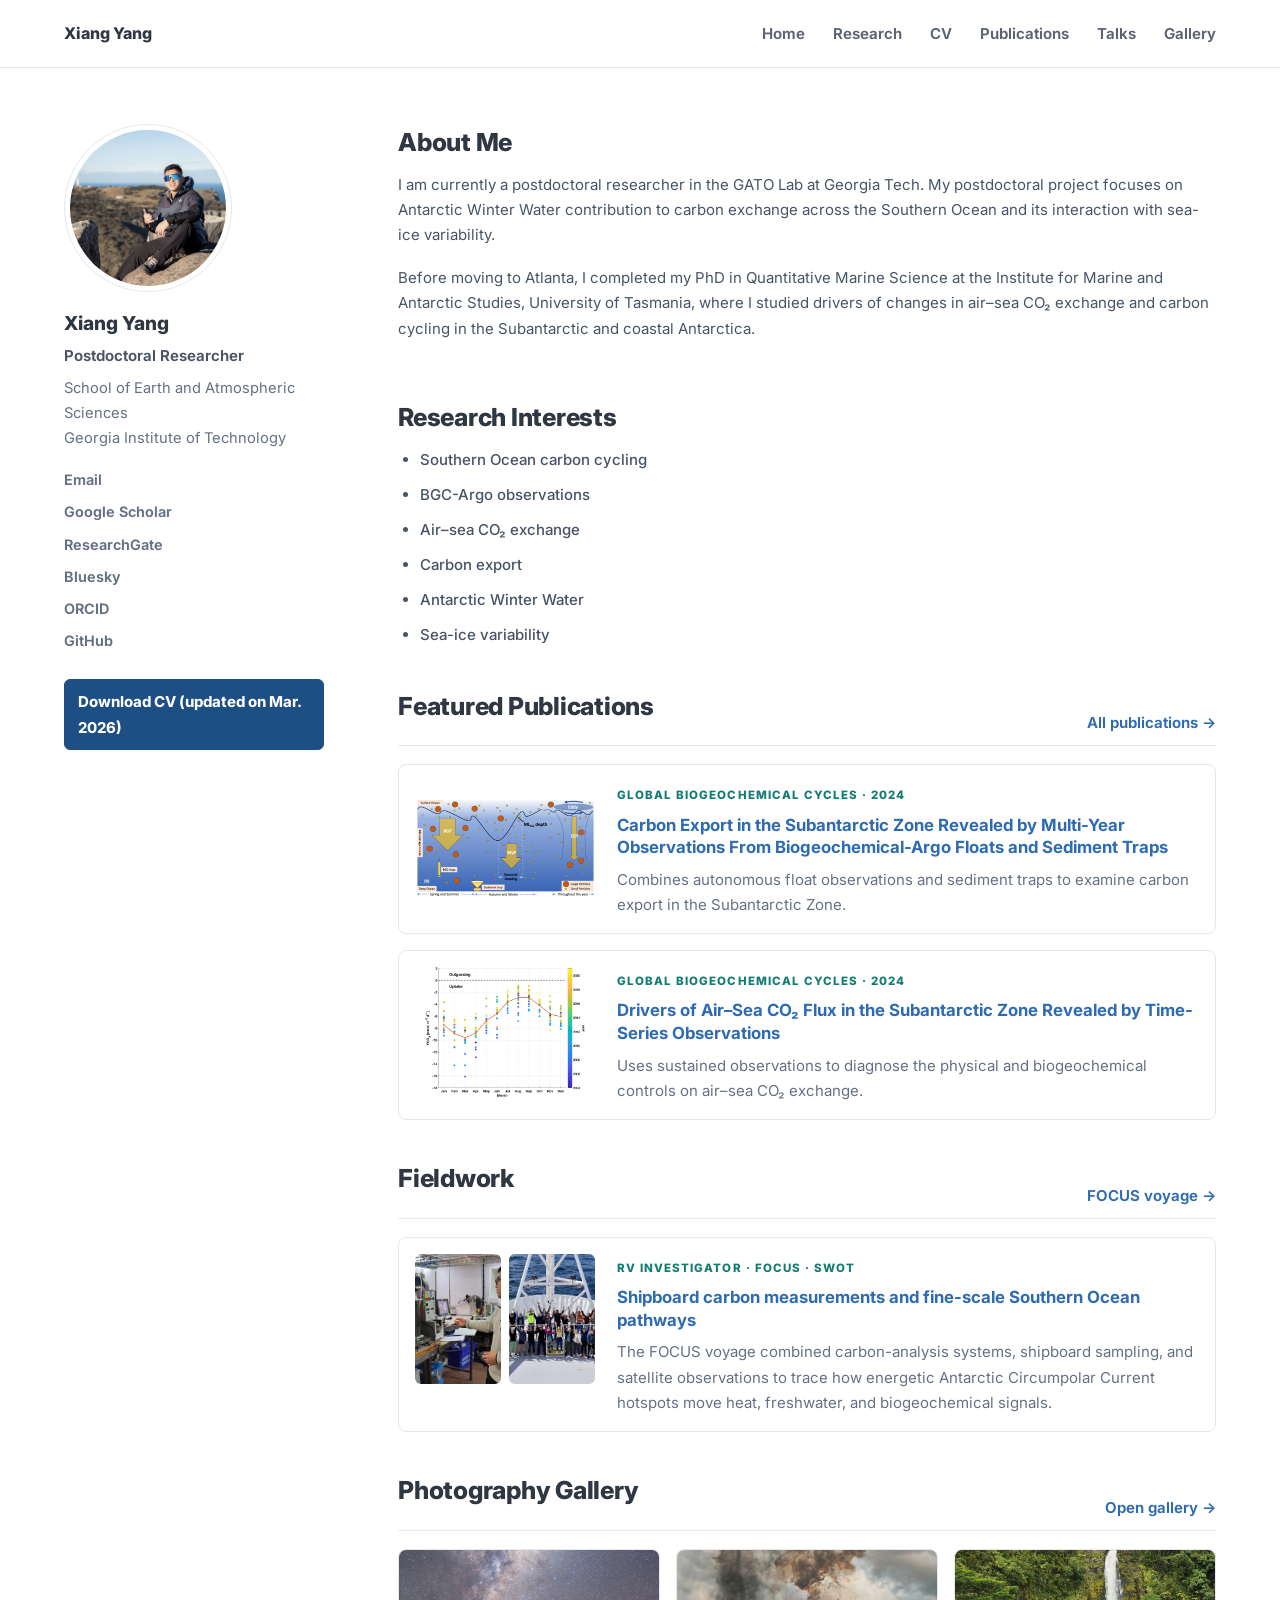
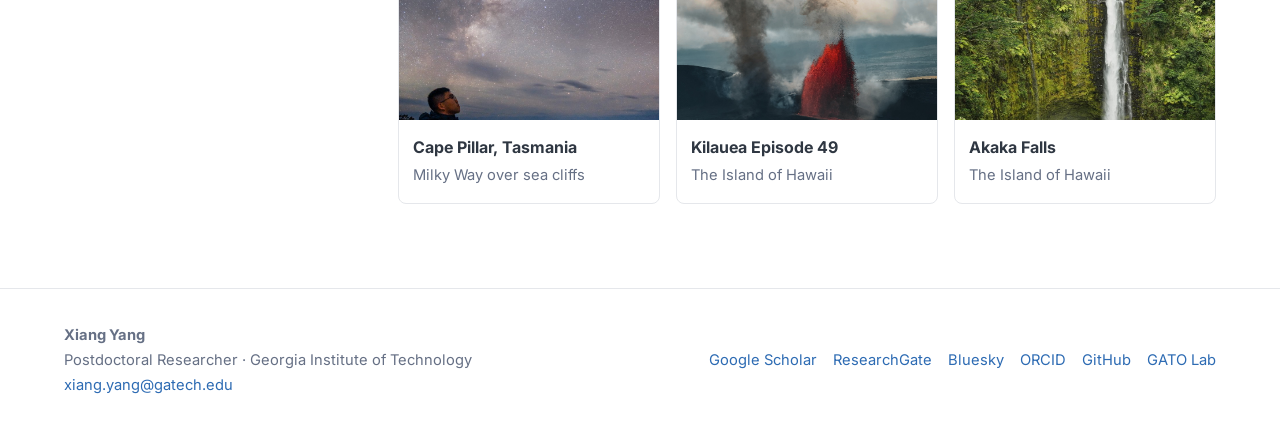
==== index.html @ e22d116a "Update CV page and gallery heading" ====
<!doctype html>
<html lang="en">
<head>
<title>Home | Xiang Yang</title>
<meta charset="utf-8"><meta name="viewport" content="width=device-width, initial-scale=1">
<meta name="description" content="Xiang Yang — Postdoctoral Researcher in ocean biogeochemistry, Southern Ocean carbon cycling, BGC-Argo, and Antarctic Winter Water.">
<link rel="preconnect" href="https://fonts.googleapis.com">
<link rel="preconnect" href="https://fonts.gstatic.com" crossorigin>
<link href="https://fonts.googleapis.com/css2?family=Inter:wght@400;500;600;700;800&family=Source+Serif+4:wght@600;700&display=swap" rel="stylesheet">
<link rel="stylesheet" href="assets/css/style.css">
<script defer src="assets/js/site.js"></script>
</head>
<body>
<header class="site-header">
  <a class="site-title" href="index.html">Xiang Yang</a>
  <button class="menu-toggle" aria-label="Toggle navigation" aria-expanded="false">☰</button>
  <nav class="site-nav" aria-label="Primary navigation">
    <a href="index.html">Home</a>
    <a href="research.html">Research</a>
    <a href="cv.html">CV</a>
    <a href="publications.html">Publications</a>
    <a href="talks.html">Talks</a>
    <a href="photos.html">Gallery</a>
  </nav>
</header>
<main class="container home-shell">
    <aside class="profile-card">
      <img class="avatar" src="assets/images/headshot_cliff.jpg" alt="Portrait of Xiang Yang on a coastal cliff">
      <h1>Xiang Yang</h1>
      <p class="role">Postdoctoral Researcher</p>
      <p class="affiliation">School of Earth and Atmospheric Sciences<br>Georgia Institute of Technology</p>
      <div class="social-row" aria-label="Academic links">
        <a href="mailto:xiang.yang@gatech.edu" title="Email">Email</a>
        <a href="https://scholar.google.com/citations?user=Np6tWHwAAAAJ&hl=zh-CN" title="Google Scholar">Google Scholar</a>
        <a href="https://www.researchgate.net/profile/Xiang-Yang-42?ev=hdr_xprf" title="ResearchGate">ResearchGate</a>
        <a href="https://bsky.app/profile/yangx309.bsky.social" title="Bluesky">Bluesky</a>
        <a href="https://orcid.org/0000-0002-0616-0967" title="ORCID">ORCID</a>
        <a href="https://github.com/XYang-Ocean" title="GitHub">GitHub</a>
      </div>
      <a class="button full" href="files/Xiang_YANG_CV.pdf">Download CV (updated on Mar. 2026)</a>
    </aside>

    <div class="home-content">
  <section class="section first-section">
      <h2 class="section-title">About Me</h2>
      <p>I am currently a postdoctoral researcher in the GATO Lab at Georgia Tech. My postdoctoral project focuses on Antarctic Winter Water contribution to carbon exchange across the Southern Ocean and its interaction with sea-ice variability.</p>
      <p>Before moving to Atlanta, I completed my PhD in Quantitative Marine Science at the Institute for Marine and Antarctic Studies, University of Tasmania, where I studied drivers of changes in air–sea CO₂ exchange and carbon cycling in the Subantarctic and coastal Antarctica.</p>
  </section>

  <section class="section">
      <h2 class="section-title">Research Interests</h2>
      <ul class="tag-list">
        <li>Southern Ocean carbon cycling</li>
        <li>BGC-Argo observations</li>
        <li>Air–sea CO₂ exchange</li>
        <li>Carbon export</li>
        <li>Antarctic Winter Water</li>
        <li>Sea-ice variability</li>
      </ul>
  </section>

  <section class="section">
    <div class="section-head">
      <h2 class="section-title">Featured Publications</h2>
      <a href="publications.html">All publications →</a>
    </div>
    <div class="publication-cards">
      <article class="publication-card">
        <img class="publication-image-contain" src="assets/images/carbon_export_biological_pump.png" alt="Schematic of carbon export, particles, eddies, BGC-Argo, and sediment traps">
        <div>
          <span class="badge">Global Biogeochemical Cycles · 2024</span>
          <h3><a href="https://doi.org/10.1029/2024GB008135">Carbon Export in the Subantarctic Zone Revealed by Multi-Year Observations From Biogeochemical-Argo Floats and Sediment Traps</a></h3>
          <p>Combines autonomous float observations and sediment traps to examine carbon export in the Subantarctic Zone.</p>
        </div>
      </article>
      <article class="publication-card">
        <img class="publication-image-contain" src="assets/images/air_sea_co2_monthly_flux.png" alt="Monthly air-sea CO2 flux observations showing uptake and outgassing">
        <div>
          <span class="badge">Global Biogeochemical Cycles · 2024</span>
          <h3><a href="https://doi.org/10.1029/2023GB007766">Drivers of Air–Sea CO₂ Flux in the Subantarctic Zone Revealed by Time-Series Observations</a></h3>
          <p>Uses sustained observations to diagnose the physical and biogeochemical controls on air–sea CO₂ exchange.</p>
        </div>
      </article>
    </div>
  </section>

  <section class="section">
    <div class="section-head">
      <h2 class="section-title">Fieldwork</h2>
      <a href="https://aappartnership.org.au/focus/">FOCUS voyage →</a>
    </div>
    <div class="publication-cards">
      <article class="publication-card">
        <div class="publication-image-pair">
          <img src="assets/images/lab_dic.jpg" alt="Shipboard carbon chemistry measurements in the laboratory">
          <img src="assets/images/ship_team_thumb.jpg" alt="Research voyage team aboard RV Investigator">
        </div>
        <div>
          <span class="badge">RV Investigator · FOCUS · SWOT</span>
          <h3><a href="https://aappartnership.org.au/focus/">Shipboard carbon measurements and fine-scale Southern Ocean pathways</a></h3>
          <p>The FOCUS voyage combined carbon-analysis systems, shipboard sampling, and satellite observations to trace how energetic Antarctic Circumpolar Current hotspots move heat, freshwater, and biogeochemical signals.</p>
        </div>
      </article>
    </div>
  </section>

  <section class="section">
    <div class="section-head">
      <h2 class="section-title">Photography Gallery</h2>
      <a href="photos.html">Open gallery →</a>
    </div>
    <div class="gallery-cards">
      <a class="gallery-card" href="photos.html"><img src="assets/images/milkyway_thumb.jpg" alt="Milky Way over Cape Pillar, Tasmania"><h3>Cape Pillar, Tasmania</h3><p>Milky Way over sea cliffs</p></a>
      <a class="gallery-card" href="photos.html"><img src="assets/images/kilauea_episode49_smoke.jpeg" alt="Volcanic lava fountain on the Island of Hawaii"><h3>Kilauea Episode 49</h3><p>The Island of Hawaii</p></a>
      <a class="gallery-card" href="photos.html"><img src="assets/images/waterfall_thumb.jpg" alt="Akaka Falls on the Island of Hawaii"><h3>Akaka Falls</h3><p>The Island of Hawaii</p></a>
    </div>
  </section>
    </div>
</main>
<footer class="footer">
  <div class="container footer-grid">
    <div>
      <strong>Xiang Yang</strong><br>
      Postdoctoral Researcher · Georgia Institute of Technology<br>
      <a href="mailto:xiang.yang@gatech.edu">xiang.yang@gatech.edu</a>
    </div>
    <div class="footer-links">
      <a href="https://scholar.google.com/citations?user=Np6tWHwAAAAJ&hl=zh-CN">Google Scholar</a>
      <a href="https://www.researchgate.net/profile/Xiang-Yang-42?ev=hdr_xprf">ResearchGate</a>
      <a href="https://bsky.app/profile/yangx309.bsky.social">Bluesky</a>
      <a href="https://orcid.org/0000-0002-0616-0967">ORCID</a>
      <a href="https://github.com/XYang-Ocean">GitHub</a>
      <a href="https://www.gato-lab.com/">GATO Lab</a>
    </div>
  </div>
</footer>
</body>
</html>
---- assets/css/style.css ----
:root{
  --bg:#ffffff;
  --paper:#ffffff;
  --paper-soft:#f8fafc;
  --ink:#2f3742;
  --muted:#667085;
  --line:#e5e7eb;
  --blue:#2d6bb3;
  --blue-dark:#1d4f85;
  --teal:#147d73;
  --shadow:0 8px 24px rgba(15,23,42,.06);
  --radius:8px;
}
*{box-sizing:border-box}
html{scroll-behavior:smooth}
body{margin:0;background:var(--bg);color:var(--ink);font-family:Inter,system-ui,-apple-system,BlinkMacSystemFont,"Segoe UI",sans-serif;font-size:15px;line-height:1.68}
a{color:var(--blue);text-decoration:none}
a:hover{text-decoration:underline;text-underline-offset:3px}
img{max-width:100%;display:block}
.container{width:min(1180px,90vw);margin-inline:auto}
.site-header{position:sticky;top:0;z-index:20;display:flex;align-items:center;justify-content:space-between;padding:20px max(5vw,32px);border-bottom:1px solid var(--line);background:rgba(255,255,255,.94);backdrop-filter:blur(12px)}
.site-title{font-weight:800;color:var(--ink);font-size:1rem}
.site-nav{display:flex;gap:28px;align-items:center}
.site-nav a{color:#5b6470;font-size:.94rem;font-weight:650}
.menu-toggle{display:none;border:1px solid var(--line);background:var(--paper);border-radius:6px;padding:5px 10px;font-size:1.1rem}
.home-shell{display:grid;grid-template-columns:260px minmax(0,1fr);gap:74px;padding-top:56px}
.home-content{max-width:820px}
.profile-card{position:sticky;top:96px;align-self:start;text-align:left;background:transparent;border:0;border-radius:0;padding:0;box-shadow:none}
.avatar{width:168px;height:168px;border-radius:50%;object-fit:cover;border:1px solid var(--line);padding:5px;background:#fff;margin:0 0 20px}
.profile-card h1{font-size:1.2rem;line-height:1.2;margin:0 0 8px;font-weight:800}
.role{font-weight:650;color:#475467;margin:0 0 8px}
.affiliation{color:var(--muted);font-size:.92rem;margin:0 0 18px}
.social-row{display:grid;gap:8px;margin:18px 0}
.social-row a{color:#667085;background:transparent;border:0;border-radius:0;padding:0;font-size:.9rem;font-weight:650}
.button{display:inline-flex;align-items:center;justify-content:center;border-radius:6px;padding:9px 13px;background:var(--blue-dark);color:white!important;font-weight:750;border:1px solid var(--blue-dark)}
.button.ghost{background:var(--paper);color:#344054!important;border-color:var(--line)}
.button.full{width:auto;margin-top:8px}
.hero-actions{display:flex;flex-wrap:wrap;gap:10px;margin-top:16px}
.section{padding:0 0 44px}
.first-section{padding-top:4px}
.section-title,.page-heading h1{font-size:1.55rem;line-height:1.2;margin:0 0 14px;font-weight:800;letter-spacing:-.01em}
.section p{color:#475467;margin:0 0 18px}
.two-col{display:grid;grid-template-columns:1fr;gap:28px}
.info-panel{background:transparent;border:0;border-radius:0;padding:0;box-shadow:none}
.info-panel h3{font-size:1.15rem;margin:0 0 12px}
.tag-list{display:grid;gap:10px;margin:0;padding-left:22px}
.tag-list li{background:transparent;border:0;border-radius:0;padding:0;color:#475467;font-weight:500}
.section-head{display:flex;align-items:end;justify-content:space-between;gap:18px;border-bottom:1px solid var(--line);padding-bottom:10px;margin-bottom:18px}
.section-head a{font-weight:650}
.publication-cards{display:grid;gap:16px}
.publication-card{display:grid;grid-template-columns:180px 1fr;gap:22px;background:var(--paper);border:1px solid var(--line);border-radius:var(--radius);padding:16px;box-shadow:none}
.publication-card img{height:130px;width:100%;object-fit:cover;border-radius:6px}
.publication-card .publication-image-contain{object-fit:contain;background:#fff}
.publication-image-pair{display:grid;grid-template-columns:1fr 1fr;gap:8px}
.publication-image-pair img{height:130px;width:100%;object-fit:cover;border-radius:6px}
.publication-card h3{font-size:1.05rem;line-height:1.35;margin:7px 0 8px}
.publication-card p{margin:0;color:var(--muted)}
.badge{font-size:.72rem;text-transform:uppercase;letter-spacing:.09em;font-weight:800;color:var(--teal)}
.gallery-cards{display:grid;grid-template-columns:repeat(3,1fr);gap:16px}
.gallery-card{display:block;border:1px solid var(--line);border-radius:var(--radius);overflow:hidden;color:var(--ink);background:var(--paper)}
.gallery-card img{height:170px;width:100%;object-fit:cover}
.gallery-card h3{margin:14px 14px 2px;font-size:1rem}
.gallery-card p{margin:0 14px 16px;color:var(--muted);font-size:.92rem}
.page-layout{padding:50px 0}
.page-heading{margin-bottom:30px}
.page-heading.compact{margin-bottom:22px}
.kicker{text-transform:uppercase;letter-spacing:.12em;color:var(--teal);font-size:.72rem;font-weight:800;margin:0 0 9px}
.research-grid{display:grid;grid-template-columns:repeat(3,1fr);gap:18px}
.research-card{background:var(--paper);border:1px solid var(--line);border-radius:var(--radius);overflow:hidden;box-shadow:none}
.research-card img{height:190px;width:100%;object-fit:cover}
.research-card .research-image-contain{object-fit:contain;background:#fff}
.research-card .research-image-link{display:block}
.research-card h2{font-size:1.05rem;line-height:1.3;margin:16px 18px 7px}
.research-card h2 a{color:var(--ink)}
.research-card p{color:var(--muted);margin:0 18px 18px}
.research-card .image-credit{font-size:.8rem;margin-top:-8px}
.research-card.wide{grid-column:span 3;display:grid;grid-template-columns:1fr 1.1fr;align-items:center}
.research-card.wide img{height:300px}
.research-card.wide div{padding:0 22px}
.research-card.wide div h2,.research-card.wide div p{margin-left:0;margin-right:0}
.timeline-page{border-left:1px solid var(--line);margin-left:8px}
.timeline-entry{position:relative;padding:0 0 30px 28px}
.timeline-entry:before{content:"";position:absolute;left:-6px;top:6px;width:11px;height:11px;border-radius:50%;background:var(--teal)}
.timeline-entry span{display:block;color:var(--teal);font-weight:800;font-size:.85rem}
.timeline-entry h2{font-size:1.1rem;margin:4px 0 6px}
.timeline-entry p{margin:0;color:var(--muted);max-width:850px}
.pub-list{background:transparent;border:0;border-radius:0;padding:0;box-shadow:none}
.pub-list h2{font-size:1.25rem;margin:28px 0 8px}
.pub-item{display:grid;grid-template-columns:70px 1fr;gap:18px;border-top:1px solid var(--line);padding:18px 0}
.pub-item:first-of-type{border-top:0}
.pub-year{color:var(--teal);font-weight:900}
.pub-item p{margin:0;color:#475467}
.cv-note{max-width:760px;color:#475467;margin:0}
.cv-downloads{display:flex;gap:10px;flex-wrap:wrap;margin-top:16px}
.cv-section{border-top:1px solid var(--line);padding:26px 0}
.cv-section h2{font-size:1.28rem;line-height:1.25;margin:0 0 16px;font-weight:800}
.cv-item{display:grid;grid-template-columns:170px minmax(0,1fr);gap:26px;padding:0 0 18px}
.cv-item:last-child{padding-bottom:0}
.cv-date{color:var(--teal);font-weight:800;font-size:.92rem}
.cv-body h3{font-size:1.02rem;line-height:1.35;margin:0 0 5px;font-weight:800;color:var(--ink)}
.cv-body p{margin:0 0 7px;color:#475467}
.cv-list{margin:0;padding-left:22px;color:#475467}
.cv-list li{margin:0 0 12px}
.cv-list li:last-child{margin-bottom:0}
.masonry{columns:3 285px;column-gap:18px}
.masonry figure{break-inside:avoid;margin:0 0 18px;background:var(--paper);border:1px solid var(--line);border-radius:var(--radius);padding:10px}
.masonry img{width:100%;border-radius:6px}
.masonry figcaption{font-size:.9rem;color:var(--muted);padding:9px 4px 3px}
.photo-pair-grid{display:grid;gap:10px}
.photo-pair-grid img{width:100%;border-radius:6px}
.footer{margin-top:40px;padding:34px 0;border-top:1px solid var(--line);color:var(--muted);font-size:.92rem}
.footer-grid{display:flex;justify-content:space-between;gap:28px;flex-wrap:wrap}
.footer-links{display:flex;gap:16px;flex-wrap:wrap;align-items:center}
@media(max-width:900px){
  .site-nav{display:none}
  .site-nav.open{display:flex;position:absolute;left:0;right:0;top:64px;background:var(--paper);border-bottom:1px solid var(--line);padding:16px 24px;flex-direction:column;align-items:flex-start}
  .menu-toggle{display:block}
  .home-shell{grid-template-columns:1fr;gap:34px;padding-top:34px}
  .profile-card{position:static;text-align:center}
  .avatar{margin-inline:auto}
  .social-row{display:flex;flex-wrap:wrap;justify-content:center;gap:10px}
  .publication-card,.research-card.wide{grid-template-columns:1fr}
  .research-grid,.gallery-cards{grid-template-columns:1fr}
  .research-card.wide{grid-column:auto}
  .pub-item{grid-template-columns:1fr;gap:4px}
  .cv-item{grid-template-columns:1fr;gap:5px}
}
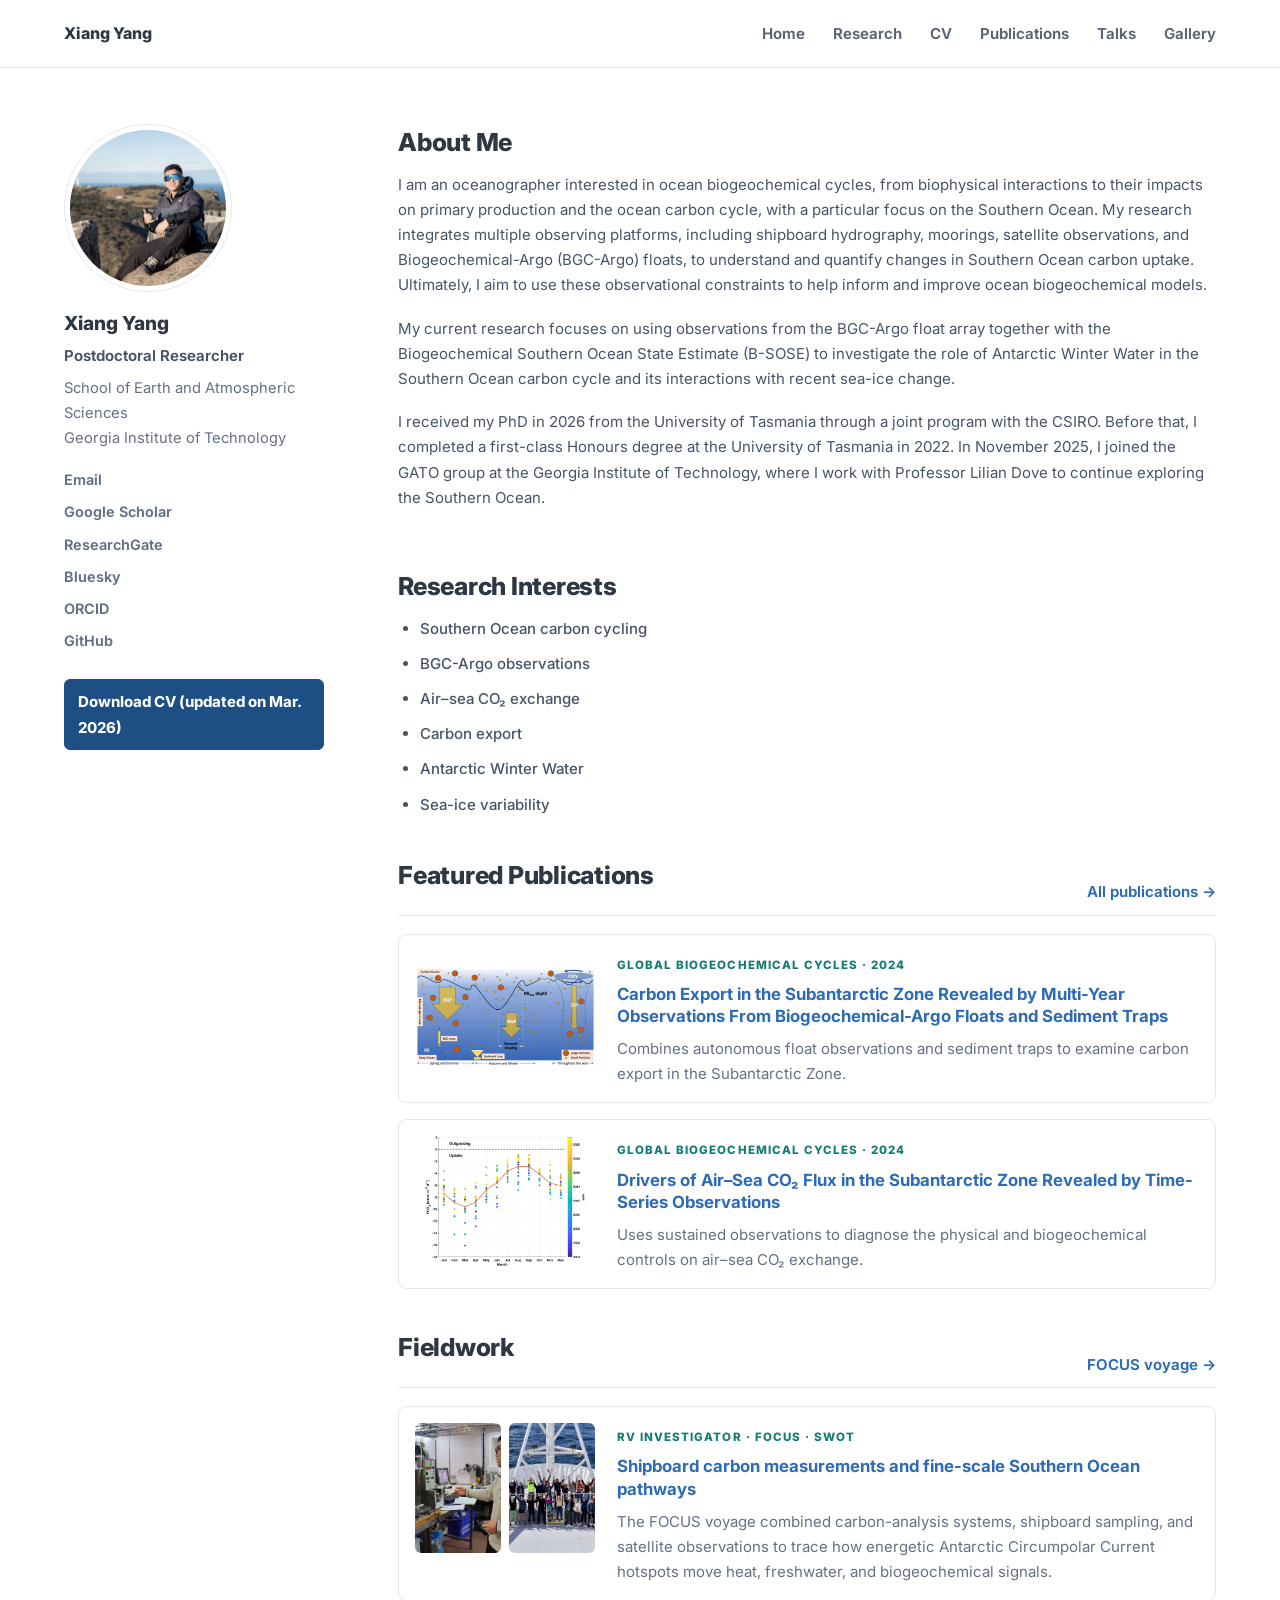
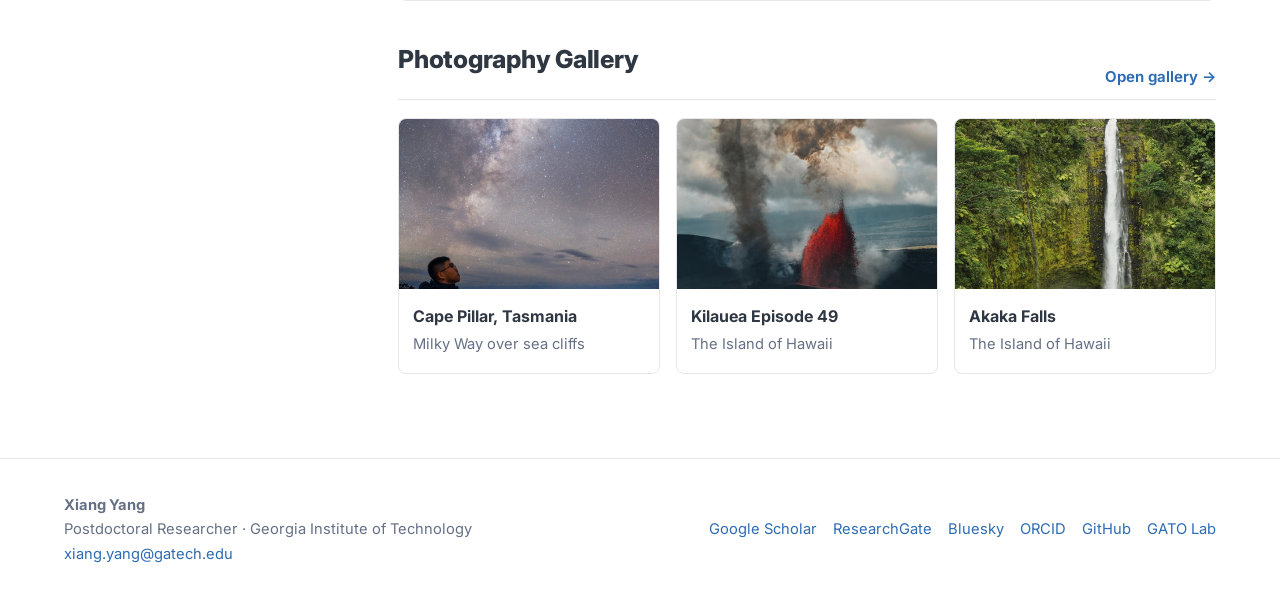
==== commit 4ae09566: "Update about me text" ====
--- a/index.html
+++ b/index.html
@@ -43,8 +43,9 @@
     <div class="home-content">
   <section class="section first-section">
       <h2 class="section-title">About Me</h2>
-      <p>I am currently a postdoctoral researcher in the GATO Lab at Georgia Tech. My postdoctoral project focuses on Antarctic Winter Water contribution to carbon exchange across the Southern Ocean and its interaction with sea-ice variability.</p>
-      <p>Before moving to Atlanta, I completed my PhD in Quantitative Marine Science at the Institute for Marine and Antarctic Studies, University of Tasmania, where I studied drivers of changes in air–sea CO₂ exchange and carbon cycling in the Subantarctic and coastal Antarctica.</p>
+      <p>I am an oceanographer interested in ocean biogeochemical cycles, from biophysical interactions to their impacts on primary production and the ocean carbon cycle, with a particular focus on the Southern Ocean. My research integrates multiple observing platforms, including shipboard hydrography, moorings, satellite observations, and Biogeochemical-Argo (BGC-Argo) floats, to understand and quantify changes in Southern Ocean carbon uptake. Ultimately, I aim to use these observational constraints to help inform and improve ocean biogeochemical models.</p>
+      <p>My current research focuses on using observations from the BGC-Argo float array together with the Biogeochemical Southern Ocean State Estimate (B-SOSE) to investigate the role of Antarctic Winter Water in the Southern Ocean carbon cycle and its interactions with recent sea-ice change.</p>
+      <p>I received my PhD in 2026 from the University of Tasmania through a joint program with the CSIRO. Before that, I completed a first-class Honours degree at the University of Tasmania in 2022. In November 2025, I joined the GATO group at the Georgia Institute of Technology, where I work with Professor Lilian Dove to continue exploring the Southern Ocean.</p>
   </section>
 
   <section class="section">
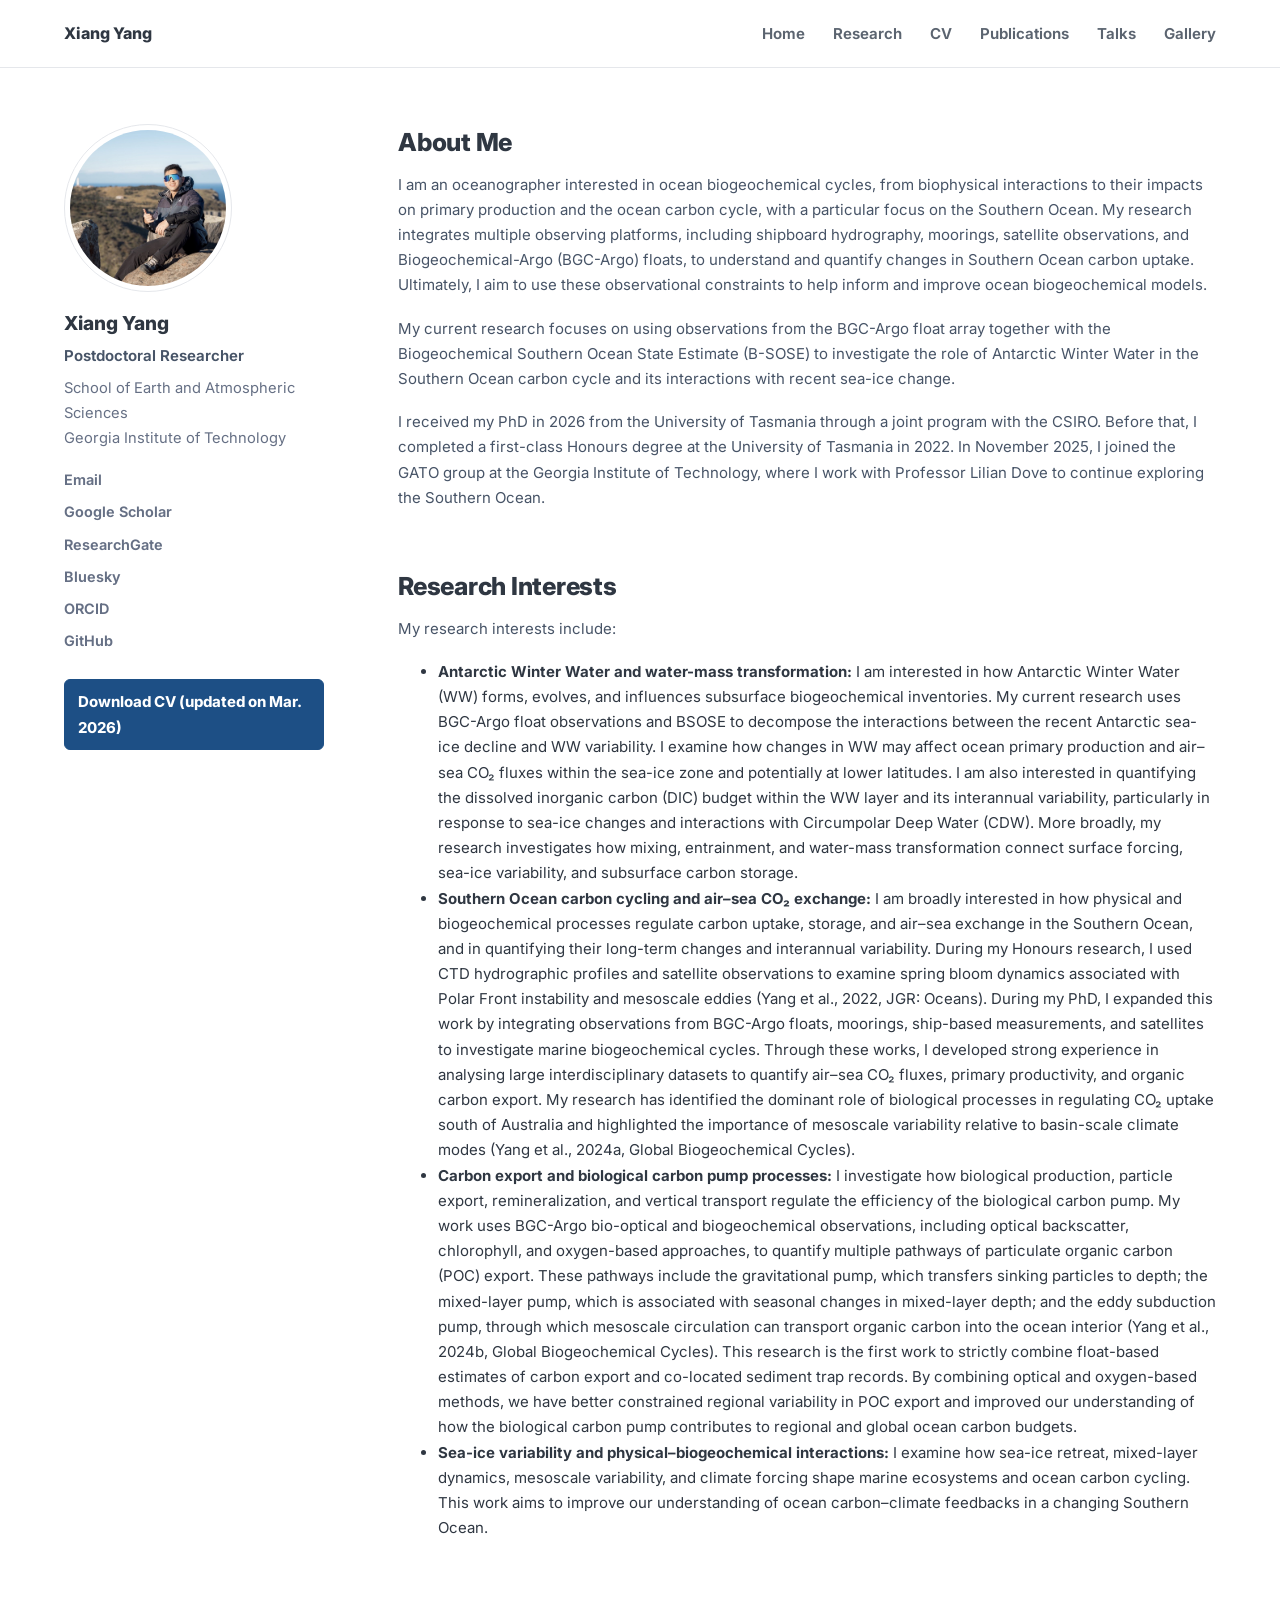
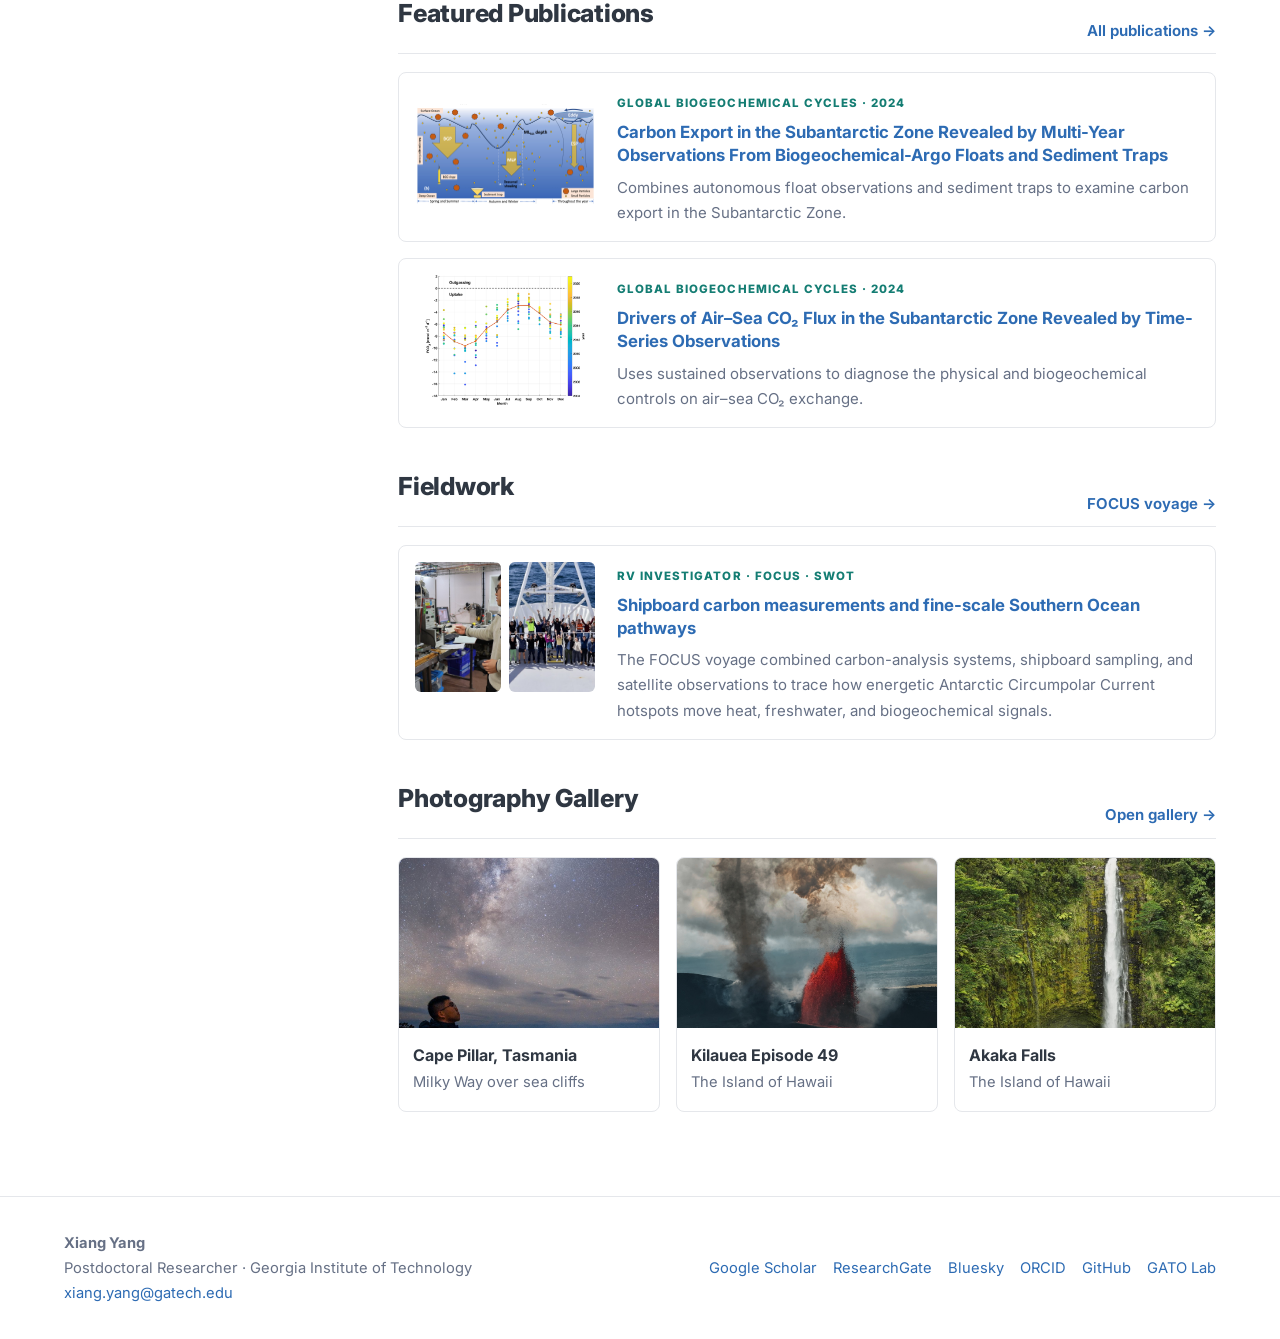
==== commit 04f8be95: "Update index.html" ====
--- a/index.html
+++ b/index.html
@@ -48,17 +48,71 @@
       <p>I received my PhD in 2026 from the University of Tasmania through a joint program with the CSIRO. Before that, I completed a first-class Honours degree at the University of Tasmania in 2022. In November 2025, I joined the GATO group at the Georgia Institute of Technology, where I work with Professor Lilian Dove to continue exploring the Southern Ocean.</p>
   </section>
 
-  <section class="section">
-      <h2 class="section-title">Research Interests</h2>
-      <ul class="tag-list">
-        <li>Southern Ocean carbon cycling</li>
-        <li>BGC-Argo observations</li>
-        <li>Air–sea CO₂ exchange</li>
-        <li>Carbon export</li>
-        <li>Antarctic Winter Water</li>
-        <li>Sea-ice variability</li>
-      </ul>
-  </section>
+<section class="section">
+  <h2 class="section-title">Research Interests</h2>
+
+  <p>My research interests include:</p>
+
+  <ul class="research-list">
+    <li>
+      <strong>Antarctic Winter Water and water-mass transformation:</strong>
+      I am interested in how Antarctic Winter Water (WW) forms, evolves, and influences 
+      subsurface biogeochemical inventories. My current research uses BGC-Argo float observations 
+      and BSOSE to decompose the interactions between the recent Antarctic sea-ice decline 
+      and WW variability. I examine how changes in WW may affect ocean primary production and 
+      air–sea CO₂ fluxes within the sea-ice zone and potentially at lower latitudes.
+
+      I am also interested in quantifying the dissolved inorganic carbon (DIC) budget 
+      within the WW layer and its interannual variability, particularly in response to sea-ice 
+      changes and interactions with Circumpolar Deep Water (CDW). More broadly, my research 
+      investigates how mixing, entrainment, and water-mass transformation connect surface 
+      forcing, sea-ice variability, and subsurface carbon storage.
+    </li>
+    
+    <li>
+      <strong>Southern Ocean carbon cycling and air–sea CO₂ exchange:</strong>
+      I am broadly interested in how physical and biogeochemical processes regulate carbon uptake, 
+      storage, and air–sea exchange in the Southern Ocean, and in quantifying their 
+      long-term changes and interannual variability. During my Honours research, I used 
+      CTD hydrographic profiles and satellite observations to examine spring bloom dynamics 
+      associated with Polar Front instability and mesoscale eddies (Yang et al., 2022, JGR: Oceans). 
+      
+      During my PhD, I expanded this work by integrating observations from BGC-Argo floats, 
+      moorings, ship-based measurements, and satellites to investigate marine biogeochemical cycles. 
+      Through these works, I developed strong experience in analysing large interdisciplinary datasets 
+      to quantify air–sea CO₂ fluxes, primary productivity, and organic carbon export. 
+      My research has identified the dominant role of biological processes in regulating CO₂ 
+      uptake south of Australia and highlighted the importance of mesoscale variability relative 
+      to basin-scale climate modes (Yang et al., 2024a, Global Biogeochemical Cycles). 
+    </li>
+
+    <li>
+      <strong>Carbon export and biological carbon pump processes:</strong>
+      I investigate how biological production, particle export, remineralization, 
+      and vertical transport regulate the efficiency of the biological carbon pump. 
+      My work uses BGC-Argo bio-optical and biogeochemical observations, including 
+      optical backscatter, chlorophyll, and oxygen-based approaches, to quantify 
+      multiple pathways of particulate organic carbon (POC) export. These pathways 
+      include the gravitational pump, which transfers sinking particles to depth; 
+      the mixed-layer pump, which is associated with seasonal changes in mixed-layer depth; 
+      and the eddy subduction pump, through which mesoscale circulation can 
+      transport organic carbon into the ocean interior (Yang et al., 2024b, Global Biogeochemical Cycles).
+
+      This research is the first work to strictly combine float-based estimates of 
+      carbon export and co-located sediment trap records. By combining optical and 
+      oxygen-based methods, we have better constrained regional variability in 
+      POC export and improved our understanding of how the biological carbon pump 
+      contributes to regional and global ocean carbon budgets.
+    </li>
+
+    <li>
+      <strong>Sea-ice variability and physical–biogeochemical interactions:</strong>
+      I examine how sea-ice retreat, mixed-layer dynamics, mesoscale variability, and climate
+      forcing shape marine ecosystems and ocean carbon cycling. This work aims to improve our
+      understanding of ocean carbon–climate feedbacks in a changing Southern Ocean.
+    </li>
+  </ul>
+</section>
 
   <section class="section">
     <div class="section-head">
--- a/assets/css/style.css
+++ b/assets/css/style.css
@@ -84,6 +84,18 @@
 .timeline-entry span{display:block;color:var(--teal);font-weight:800;font-size:.85rem}
 .timeline-entry h2{font-size:1.1rem;margin:4px 0 6px}
 .timeline-entry p{margin:0;color:var(--muted);max-width:850px}
+.talks-page{max-width:1060px}
+.talks-profile{display:flex;align-items:center;gap:16px;margin-bottom:18px}
+.talks-profile img{width:48px;height:48px;border-radius:50%;object-fit:cover}
+.talks-profile strong{display:block;font-size:1rem;line-height:1.2}
+.talks-profile span{display:block;color:#475467;font-size:.92rem;line-height:1.3}
+.talks-title{font-size:1.65rem;line-height:1.25;margin:0 0 40px;font-weight:800}
+.talk-year{margin:0 0 30px}
+.talk-year h2{font-size:1.08rem;margin:0 0 12px;font-weight:800;color:#475467}
+.talk-year ul{margin:0;padding-left:34px}
+.talk-year li{margin:0 0 22px;color:#3f4751;font-size:1rem;line-height:1.55}
+.talk-year li strong{font-weight:800;color:#3f4751}
+.talk-year li a{overflow-wrap:anywhere}
 .pub-list{background:transparent;border:0;border-radius:0;padding:0;box-shadow:none}
 .pub-list h2{font-size:1.25rem;margin:28px 0 8px}
 .pub-item{display:grid;grid-template-columns:70px 1fr;gap:18px;border-top:1px solid var(--line);padding:18px 0}
@@ -99,6 +111,8 @@
 .cv-date{color:var(--teal);font-weight:800;font-size:.92rem}
 .cv-body h3{font-size:1.02rem;line-height:1.35;margin:0 0 5px;font-weight:800;color:var(--ink)}
 .cv-body p{margin:0 0 7px;color:#475467}
+.cv-subhead{font-size:1.05rem;margin:4px 0 10px;font-weight:800;color:#475467}
+.cv-subhead:not(:first-of-type){margin-top:22px}
 .cv-list{margin:0;padding-left:22px;color:#475467}
 .cv-list li{margin:0 0 12px}
 .cv-list li:last-child{margin-bottom:0}
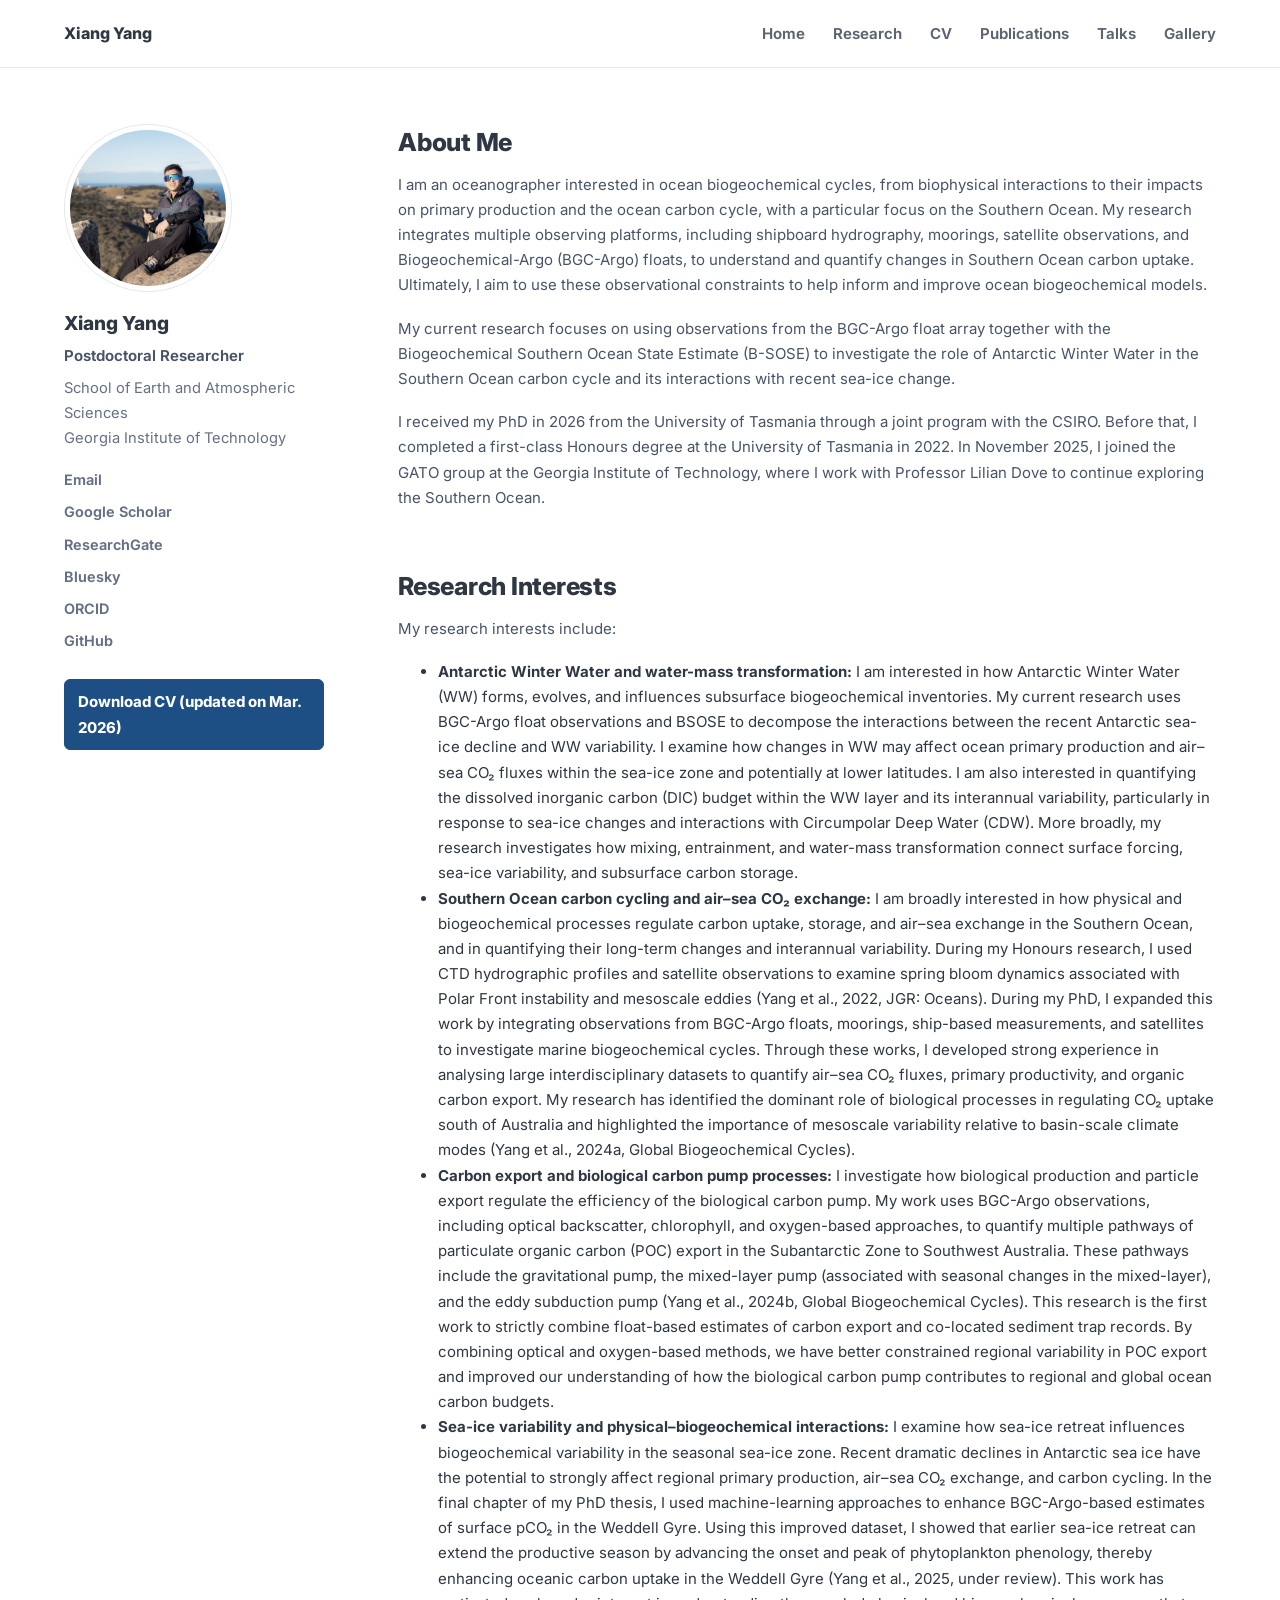
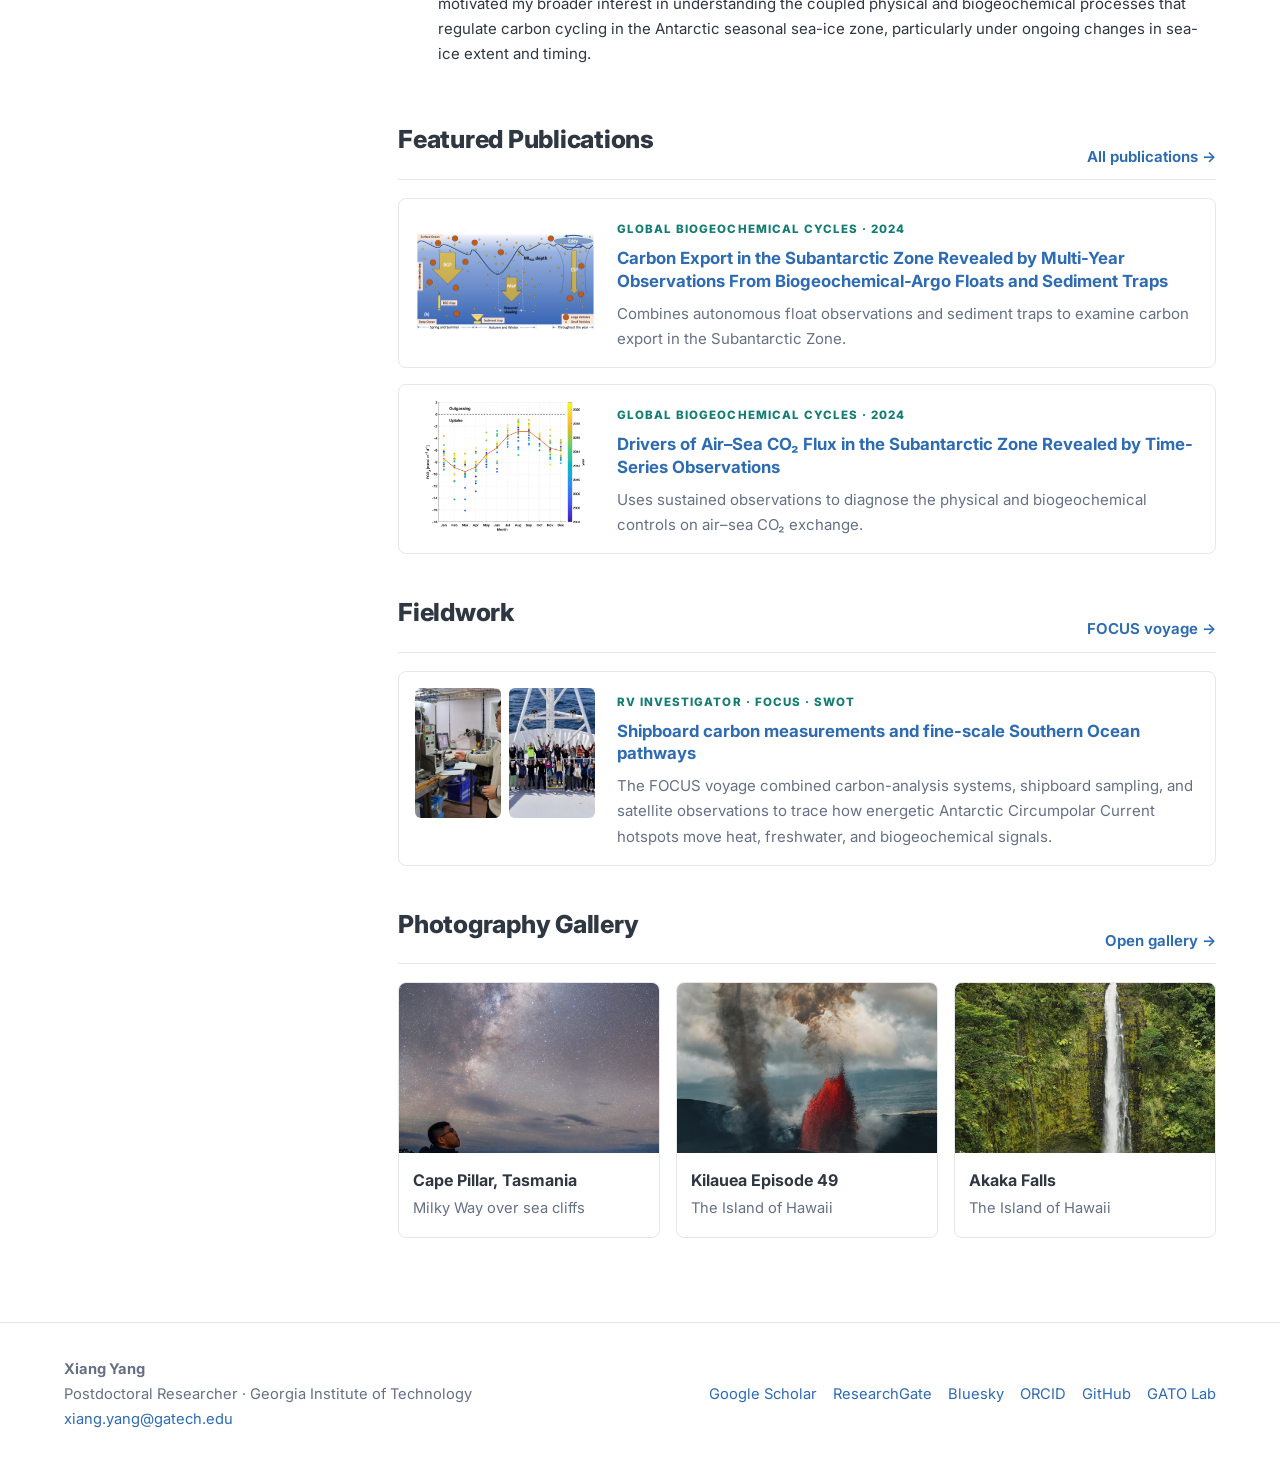
==== commit e0c7d5d0: "Update index.html" ====
--- a/index.html
+++ b/index.html
@@ -88,28 +88,34 @@
 
     <li>
       <strong>Carbon export and biological carbon pump processes:</strong>
-      I investigate how biological production, particle export, remineralization, 
-      and vertical transport regulate the efficiency of the biological carbon pump. 
-      My work uses BGC-Argo bio-optical and biogeochemical observations, including 
-      optical backscatter, chlorophyll, and oxygen-based approaches, to quantify 
-      multiple pathways of particulate organic carbon (POC) export. These pathways 
-      include the gravitational pump, which transfers sinking particles to depth; 
-      the mixed-layer pump, which is associated with seasonal changes in mixed-layer depth; 
-      and the eddy subduction pump, through which mesoscale circulation can 
-      transport organic carbon into the ocean interior (Yang et al., 2024b, Global Biogeochemical Cycles).
+      I investigate how biological production and particle export regulate the efficiency of 
+      the biological carbon pump. My work uses BGC-Argo observations, including optical backscatter, 
+      chlorophyll, and oxygen-based approaches, to quantify multiple pathways of 
+      particulate organic carbon (POC) export in the Subantarctic Zone to Southwest Australia. 
+      These pathways include the gravitational pump, the mixed-layer pump (associated with 
+      seasonal changes in the mixed-layer), and the eddy subduction pump 
+      (Yang et al., 2024b, Global Biogeochemical Cycles).
 
       This research is the first work to strictly combine float-based estimates of 
       carbon export and co-located sediment trap records. By combining optical and 
-      oxygen-based methods, we have better constrained regional variability in 
-      POC export and improved our understanding of how the biological carbon pump 
-      contributes to regional and global ocean carbon budgets.
+      oxygen-based methods, we have better constrained regional variability in POC export 
+      and improved our understanding of how the biological carbon pump contributes to 
+      regional and global ocean carbon budgets.
     </li>
 
     <li>
       <strong>Sea-ice variability and physical–biogeochemical interactions:</strong>
-      I examine how sea-ice retreat, mixed-layer dynamics, mesoscale variability, and climate
-      forcing shape marine ecosystems and ocean carbon cycling. This work aims to improve our
-      understanding of ocean carbon–climate feedbacks in a changing Southern Ocean.
+      I examine how sea-ice retreat influences biogeochemical variability in the seasonal sea-ice zone. 
+      Recent dramatic declines in Antarctic sea ice have the potential to strongly affect 
+      regional primary production, air–sea CO₂ exchange, and carbon cycling. In the final 
+      chapter of my PhD thesis, I used machine-learning approaches to enhance BGC-Argo-based estimates 
+      of surface pCO₂ in the Weddell Gyre. Using this improved dataset, I showed that earlier sea-ice 
+      retreat can extend the productive season by advancing the onset and peak of phytoplankton phenology, 
+      thereby enhancing oceanic carbon uptake in the Weddell Gyre (Yang et al., 2025, under review).
+
+      This work has motivated my broader interest in understanding the coupled physical and 
+      biogeochemical processes that regulate carbon cycling in the Antarctic seasonal sea-ice zone, 
+      particularly under ongoing changes in sea-ice extent and timing.
     </li>
   </ul>
 </section>
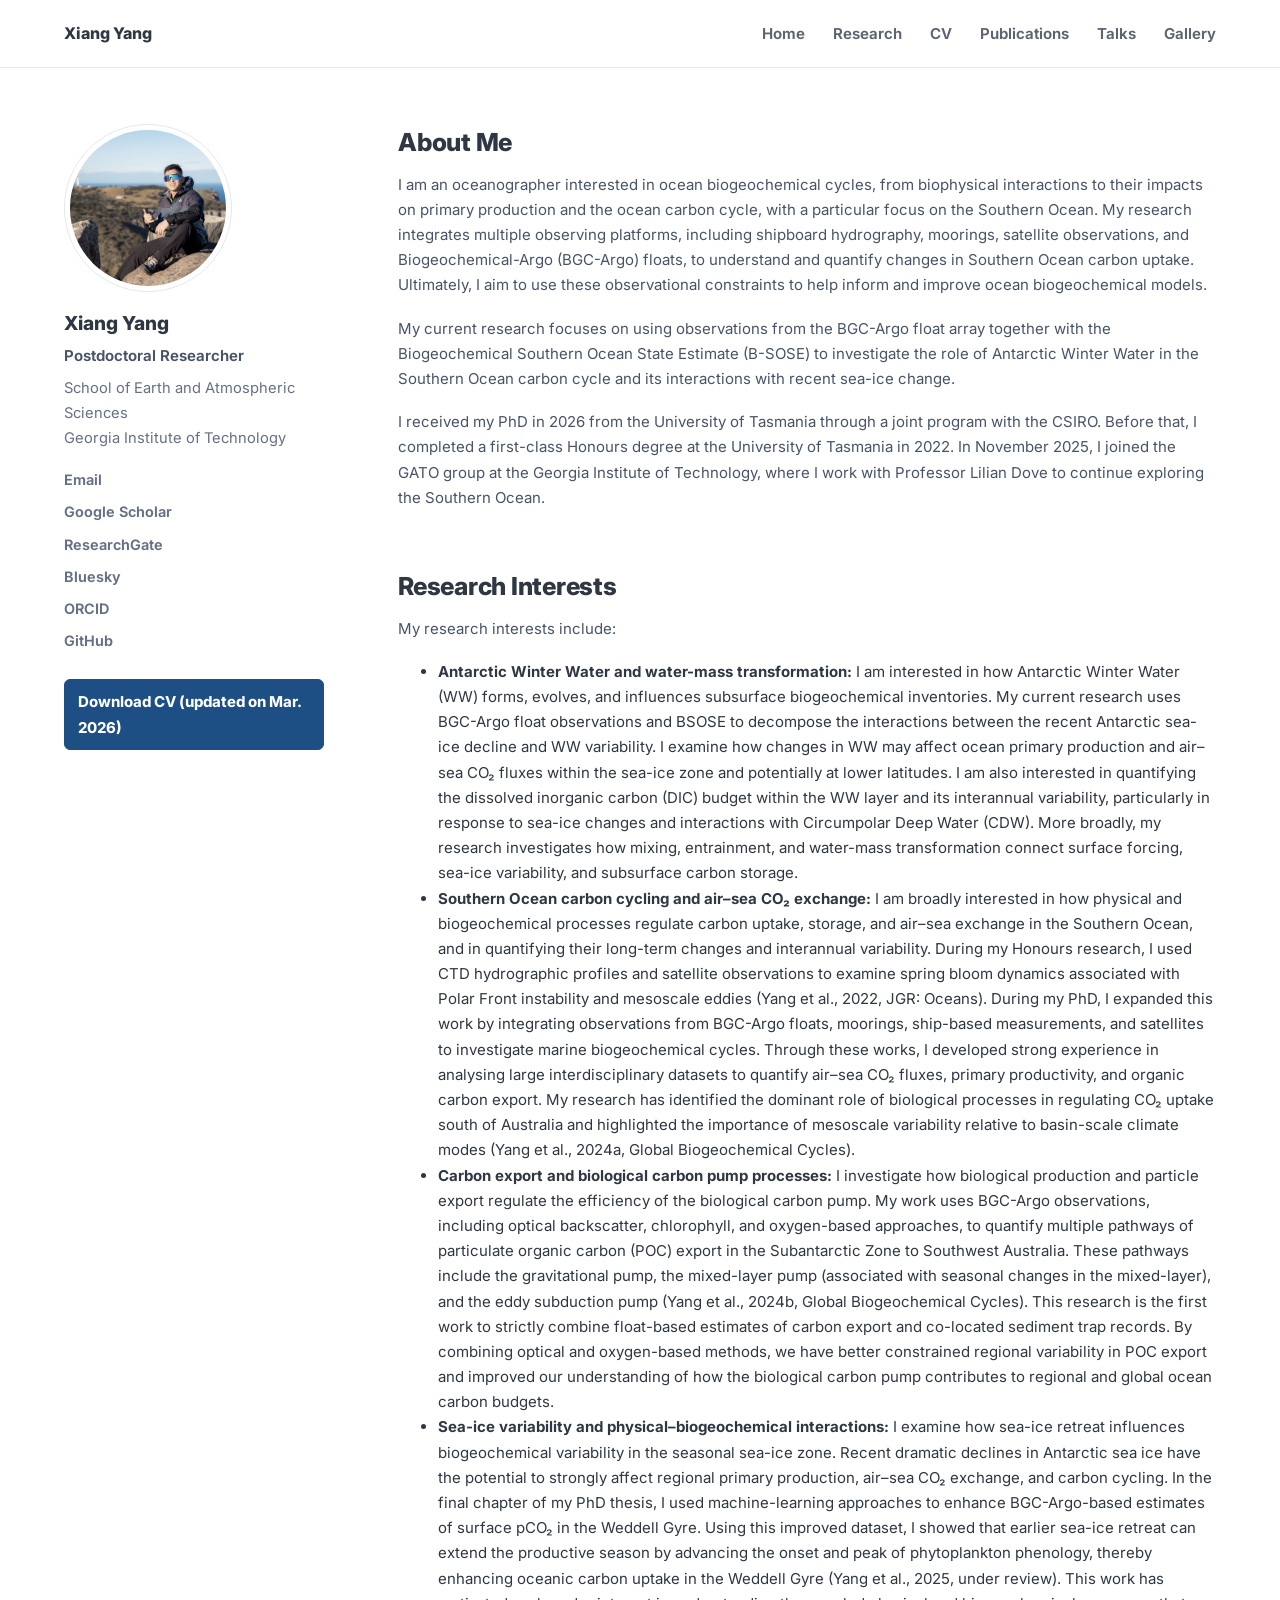
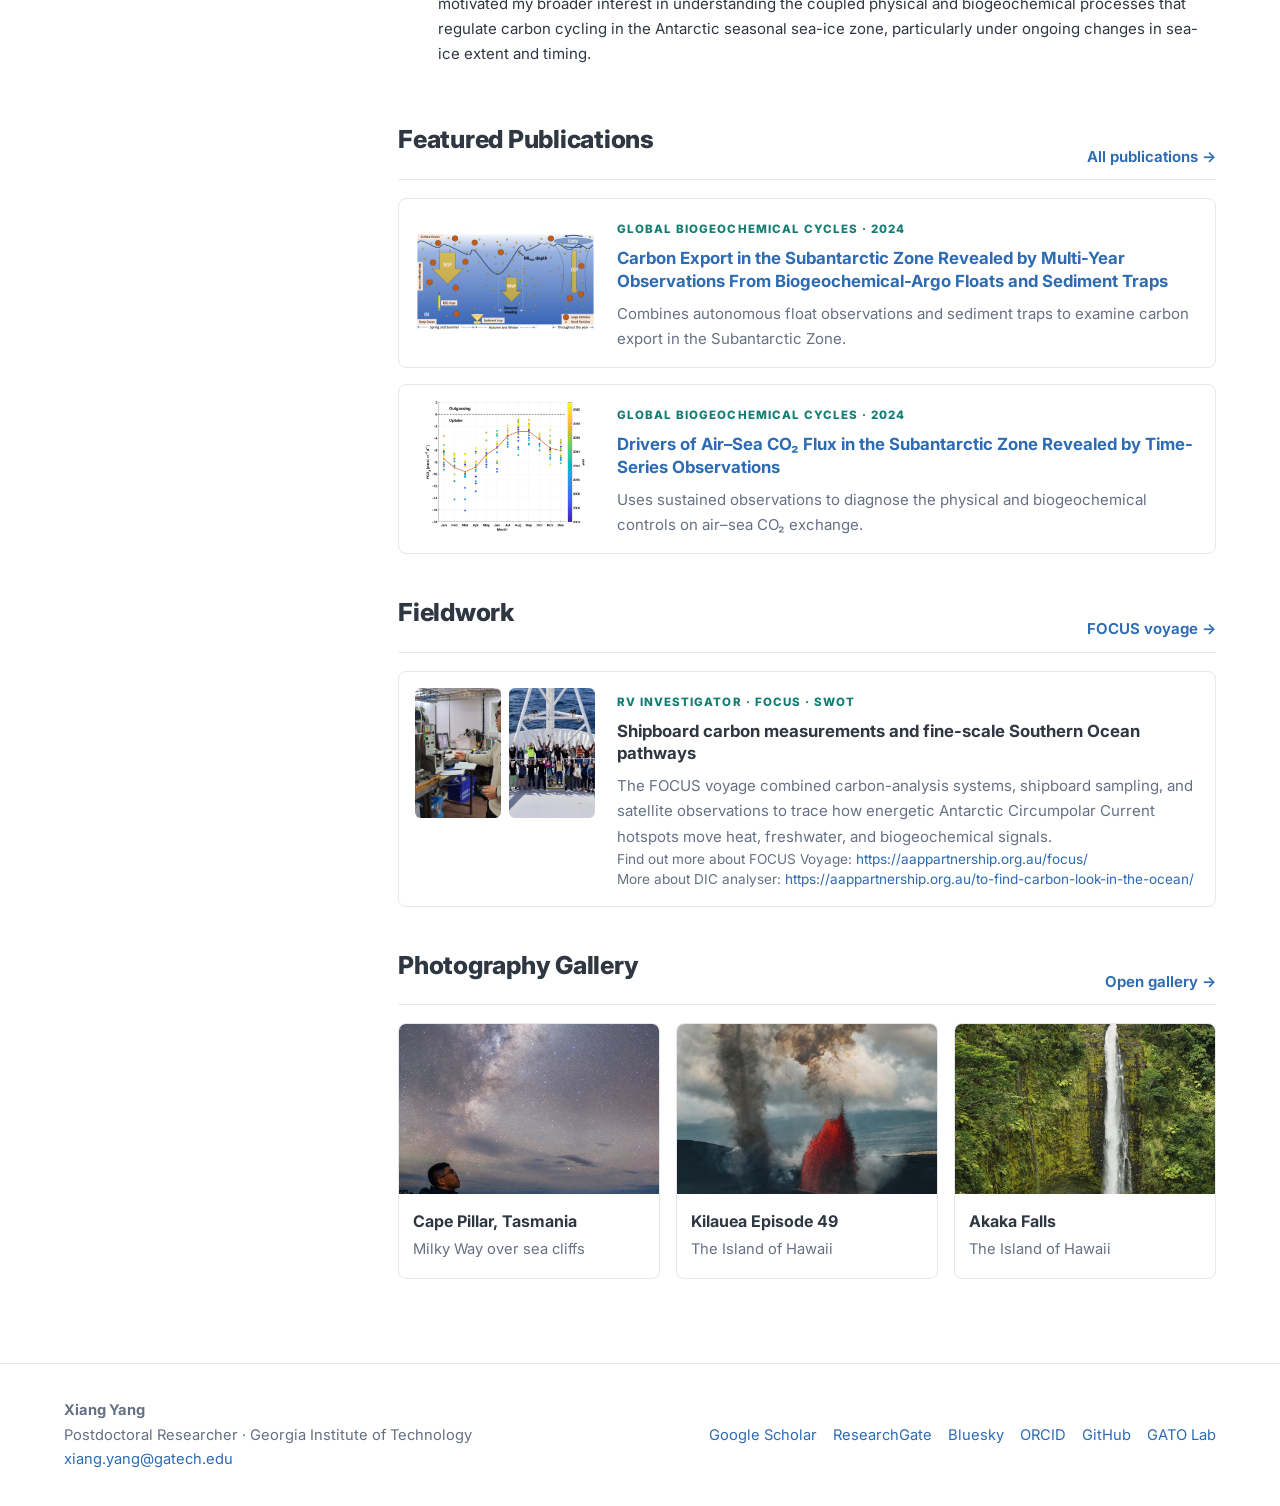
==== commit 0272c204: "Update fieldwork card links" ====
--- a/index.html
+++ b/index.html
@@ -158,8 +158,10 @@
         </div>
         <div>
           <span class="badge">RV Investigator · FOCUS · SWOT</span>
-          <h3><a href="https://aappartnership.org.au/focus/">Shipboard carbon measurements and fine-scale Southern Ocean pathways</a></h3>
+          <h3>Shipboard carbon measurements and fine-scale Southern Ocean pathways</h3>
           <p>The FOCUS voyage combined carbon-analysis systems, shipboard sampling, and satellite observations to trace how energetic Antarctic Circumpolar Current hotspots move heat, freshwater, and biogeochemical signals.</p>
+          <p class="research-links">Find out more about FOCUS Voyage: <a href="https://aappartnership.org.au/focus/">https://aappartnership.org.au/focus/</a></p>
+          <p class="research-links">More about DIC analyser: <a href="https://aappartnership.org.au/to-find-carbon-look-in-the-ocean/">https://aappartnership.org.au/to-find-carbon-look-in-the-ocean/</a></p>
         </div>
       </article>
     </div>
--- a/assets/css/style.css
+++ b/assets/css/style.css
@@ -74,6 +74,7 @@
 .research-card h2 a{color:var(--ink)}
 .research-card p{color:var(--muted);margin:0 18px 18px}
 .research-card .image-credit{font-size:.8rem;margin-top:-8px}
+.research-links{font-size:.85rem;line-height:1.5;overflow-wrap:anywhere}
 .research-card.wide{grid-column:span 3;display:grid;grid-template-columns:1fr 1.1fr;align-items:center}
 .research-card.wide img{height:300px}
 .research-card.wide div{padding:0 22px}
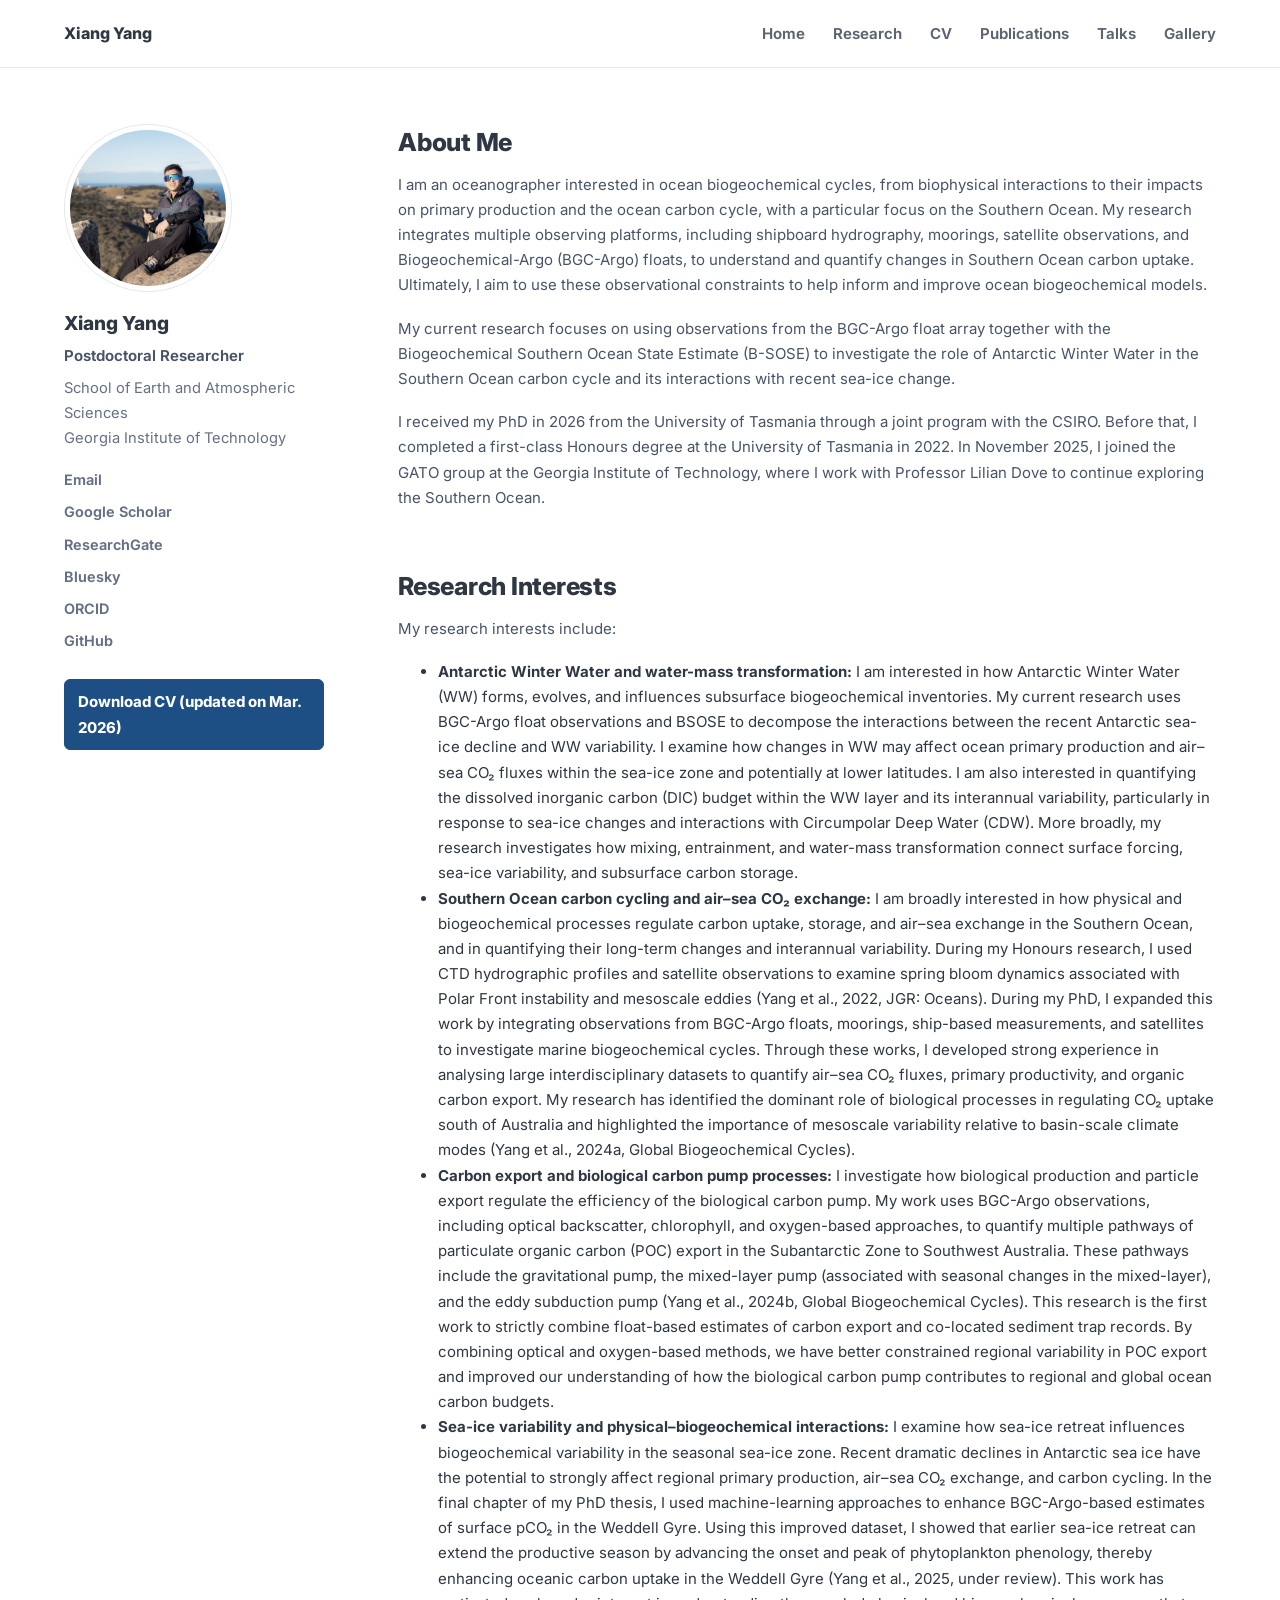
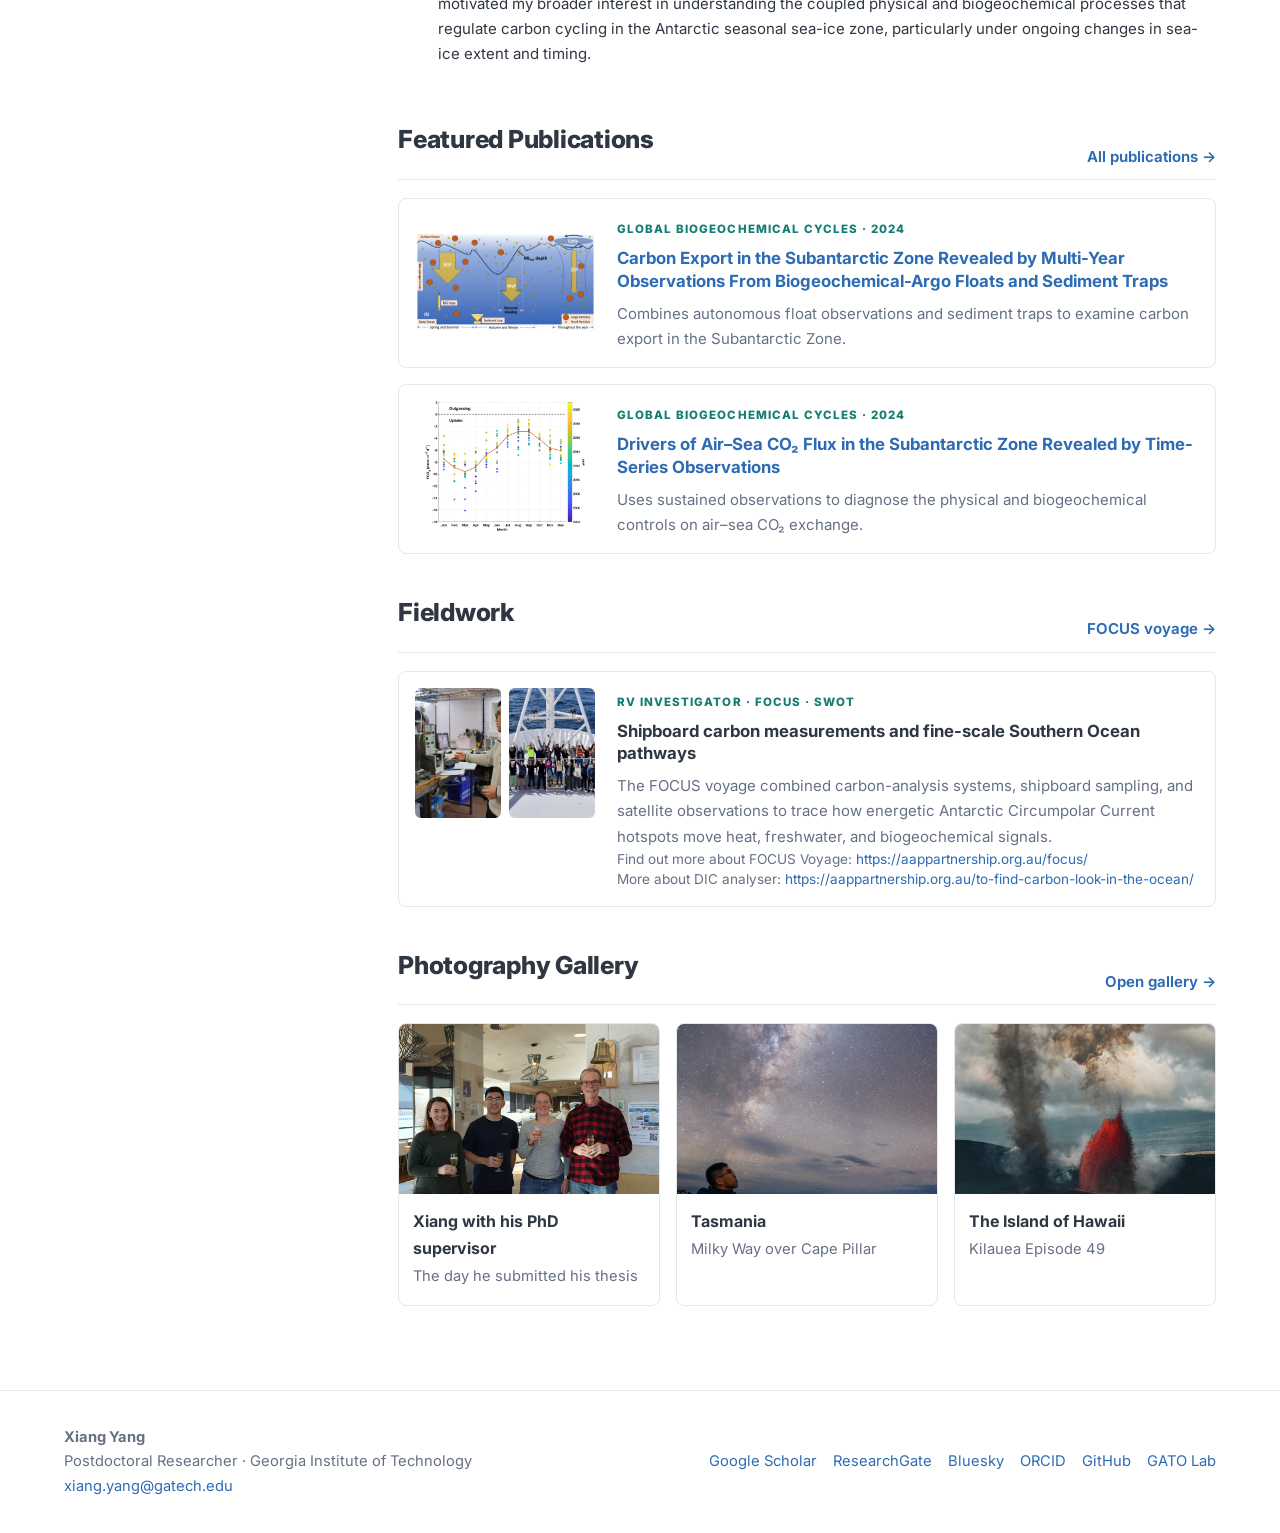
==== commit 3ac32183: "Update index.html" ====
--- a/index.html
+++ b/index.html
@@ -173,9 +173,9 @@
       <a href="photos.html">Open gallery →</a>
     </div>
     <div class="gallery-cards">
-      <a class="gallery-card" href="photos.html"><img src="assets/images/milkyway_thumb.jpg" alt="Milky Way over Cape Pillar, Tasmania"><h3>Cape Pillar, Tasmania</h3><p>Milky Way over sea cliffs</p></a>
-      <a class="gallery-card" href="photos.html"><img src="assets/images/kilauea_episode49_smoke.jpeg" alt="Volcanic lava fountain on the Island of Hawaii"><h3>Kilauea Episode 49</h3><p>The Island of Hawaii</p></a>
-      <a class="gallery-card" href="photos.html"><img src="assets/images/waterfall_thumb.jpg" alt="Akaka Falls on the Island of Hawaii"><h3>Akaka Falls</h3><p>The Island of Hawaii</p></a>
+      <a class="gallery-card" href="photos.html"><img src="assets/images/colleagues_thumb.jpg" alt=""><h3>Xiang with his PhD supervisor</h3><p>The day he submitted his thesis</p></a>
+      <a class="gallery-card" href="photos.html"><img src="assets/images/milkyway_thumb.jpg" alt="Milky Way over Cape Pillar, Tasmania"><h3>Tasmania</h3><p>Milky Way over Cape Pillar</p></a>
+      <a class="gallery-card" href="photos.html"><img src="assets/images/kilauea_episode49_smoke.jpeg" alt="Volcanic lava fountain on the Island of Hawaii"><h3>The Island of Hawaii</h3><p>Kilauea Episode 49</p></a>
     </div>
   </section>
     </div>
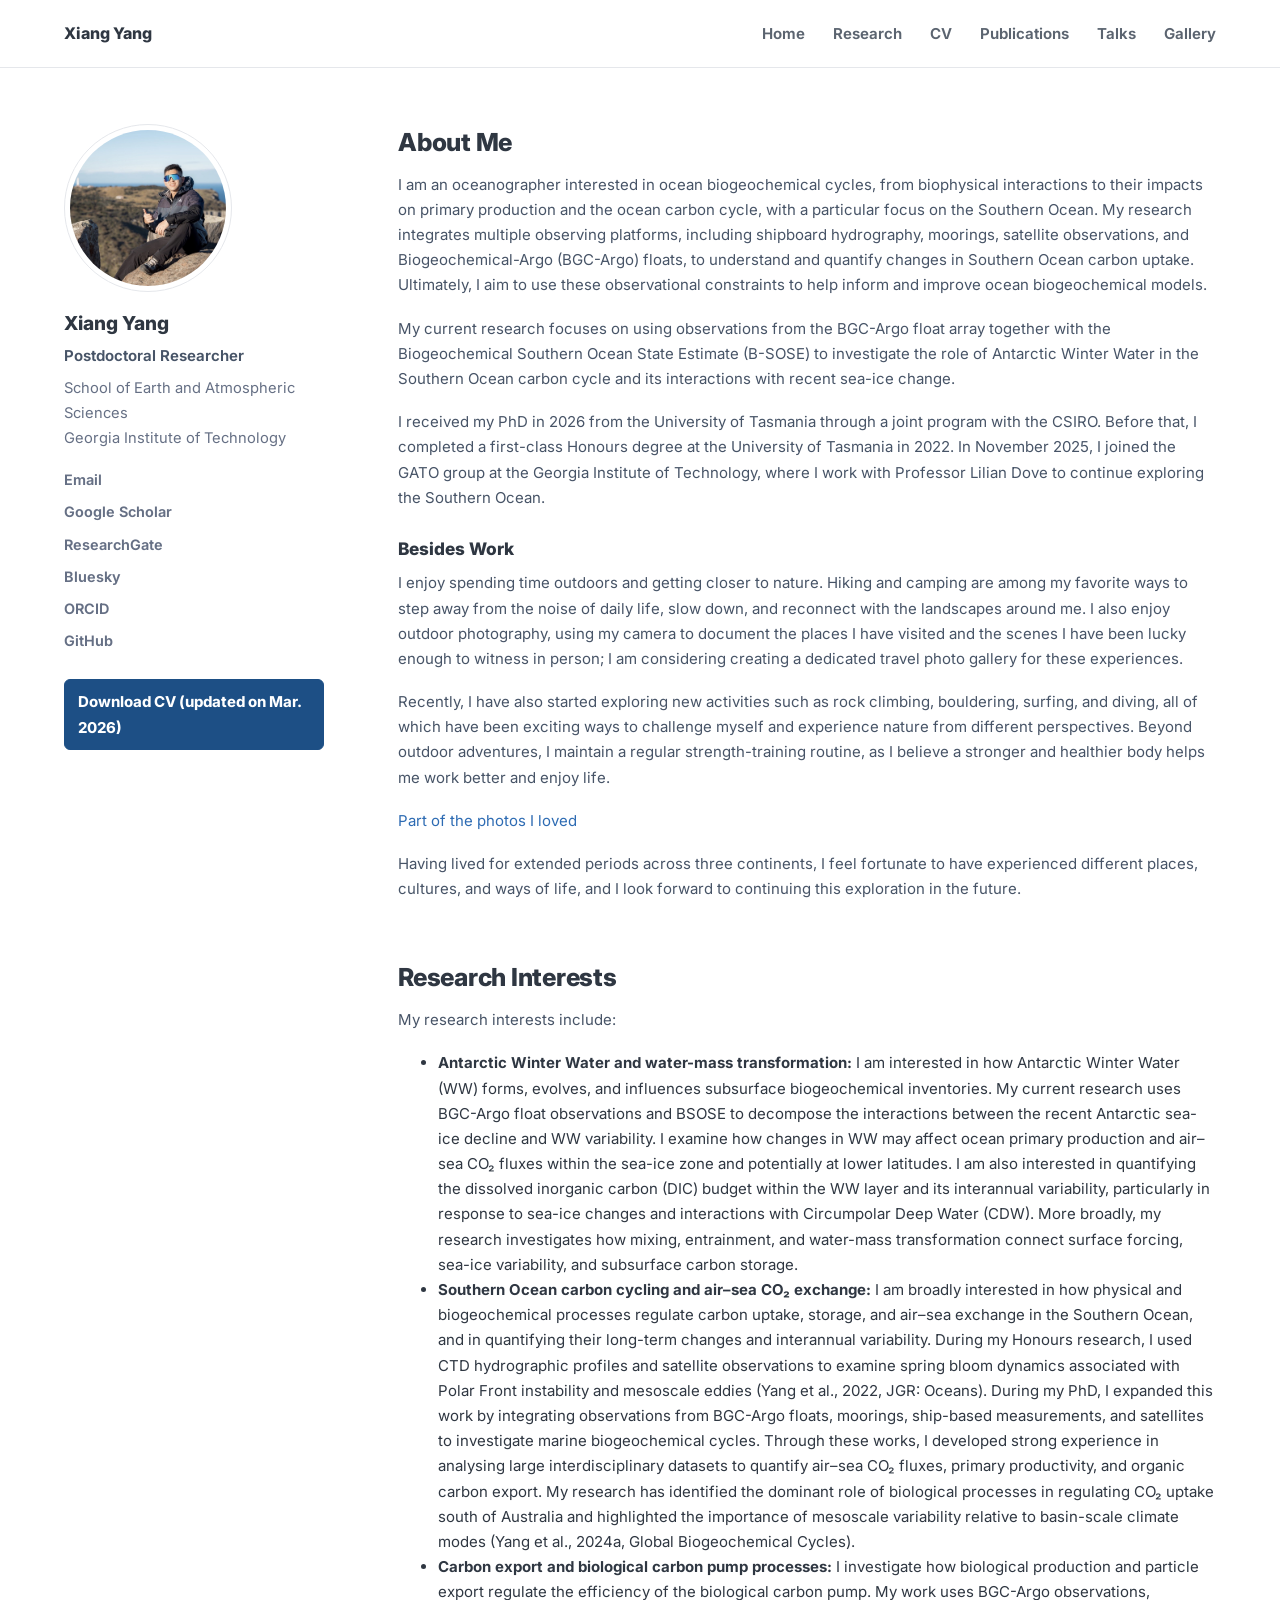
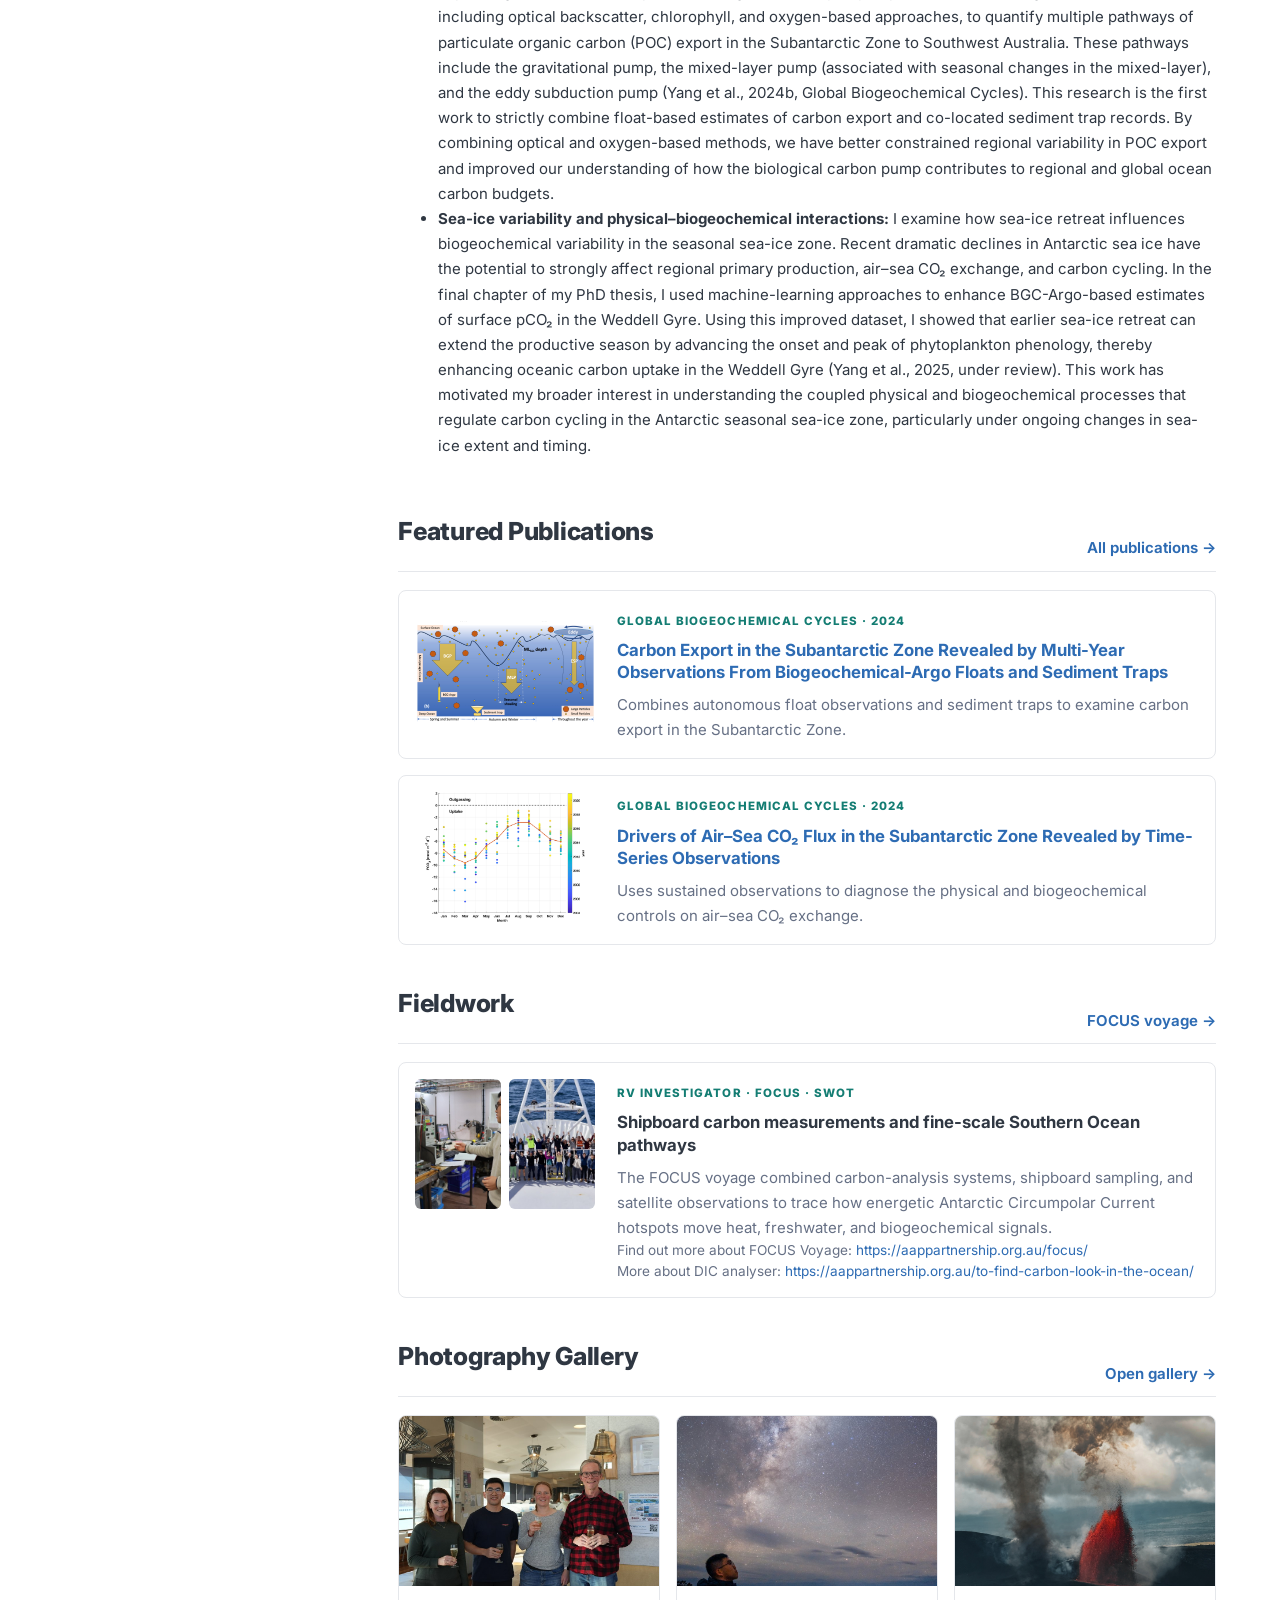
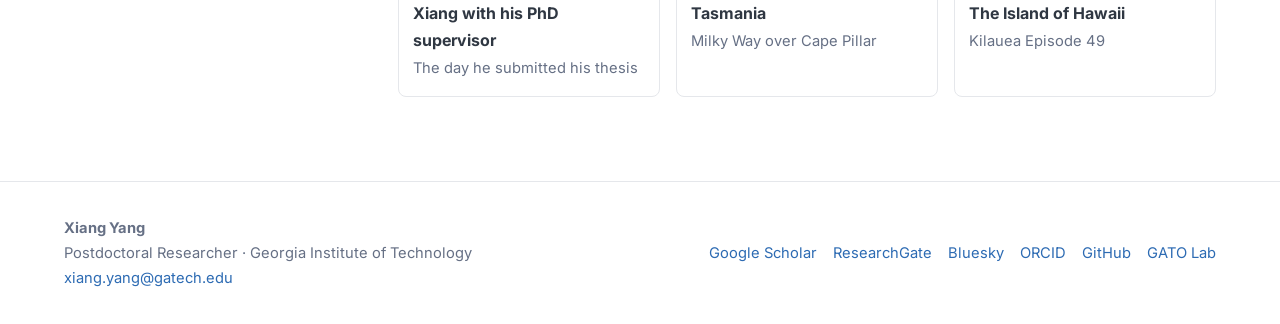
==== commit 40dc8119: "Add besides work section" ====
--- a/index.html
+++ b/index.html
@@ -46,6 +46,11 @@
       <p>I am an oceanographer interested in ocean biogeochemical cycles, from biophysical interactions to their impacts on primary production and the ocean carbon cycle, with a particular focus on the Southern Ocean. My research integrates multiple observing platforms, including shipboard hydrography, moorings, satellite observations, and Biogeochemical-Argo (BGC-Argo) floats, to understand and quantify changes in Southern Ocean carbon uptake. Ultimately, I aim to use these observational constraints to help inform and improve ocean biogeochemical models.</p>
       <p>My current research focuses on using observations from the BGC-Argo float array together with the Biogeochemical Southern Ocean State Estimate (B-SOSE) to investigate the role of Antarctic Winter Water in the Southern Ocean carbon cycle and its interactions with recent sea-ice change.</p>
       <p>I received my PhD in 2026 from the University of Tasmania through a joint program with the CSIRO. Before that, I completed a first-class Honours degree at the University of Tasmania in 2022. In November 2025, I joined the GATO group at the Georgia Institute of Technology, where I work with Professor Lilian Dove to continue exploring the Southern Ocean.</p>
+      <h3 class="section-subtitle">Besides Work</h3>
+      <p>I enjoy spending time outdoors and getting closer to nature. Hiking and camping are among my favorite ways to step away from the noise of daily life, slow down, and reconnect with the landscapes around me. I also enjoy outdoor photography, using my camera to document the places I have visited and the scenes I have been lucky enough to witness in person; I am considering creating a dedicated travel photo gallery for these experiences.</p>
+      <p>Recently, I have also started exploring new activities such as rock climbing, bouldering, surfing, and diving, all of which have been exciting ways to challenge myself and experience nature from different perspectives. Beyond outdoor adventures, I maintain a regular strength-training routine, as I believe a stronger and healthier body helps me work better and enjoy life.</p>
+      <p><a href="photos.html">Part of the photos I loved</a></p>
+      <p>Having lived for extended periods across three continents, I feel fortunate to have experienced different places, cultures, and ways of life, and I look forward to continuing this exploration in the future.</p>
   </section>
 
 <section class="section">
--- a/assets/css/style.css
+++ b/assets/css/style.css
@@ -39,6 +39,7 @@
 .section{padding:0 0 44px}
 .first-section{padding-top:4px}
 .section-title,.page-heading h1{font-size:1.55rem;line-height:1.2;margin:0 0 14px;font-weight:800;letter-spacing:-.01em}
+.section-subtitle{font-size:1.08rem;line-height:1.3;margin:28px 0 10px;font-weight:800;color:var(--ink)}
 .section p{color:#475467;margin:0 0 18px}
 .two-col{display:grid;grid-template-columns:1fr;gap:28px}
 .info-panel{background:transparent;border:0;border-radius:0;padding:0;box-shadow:none}
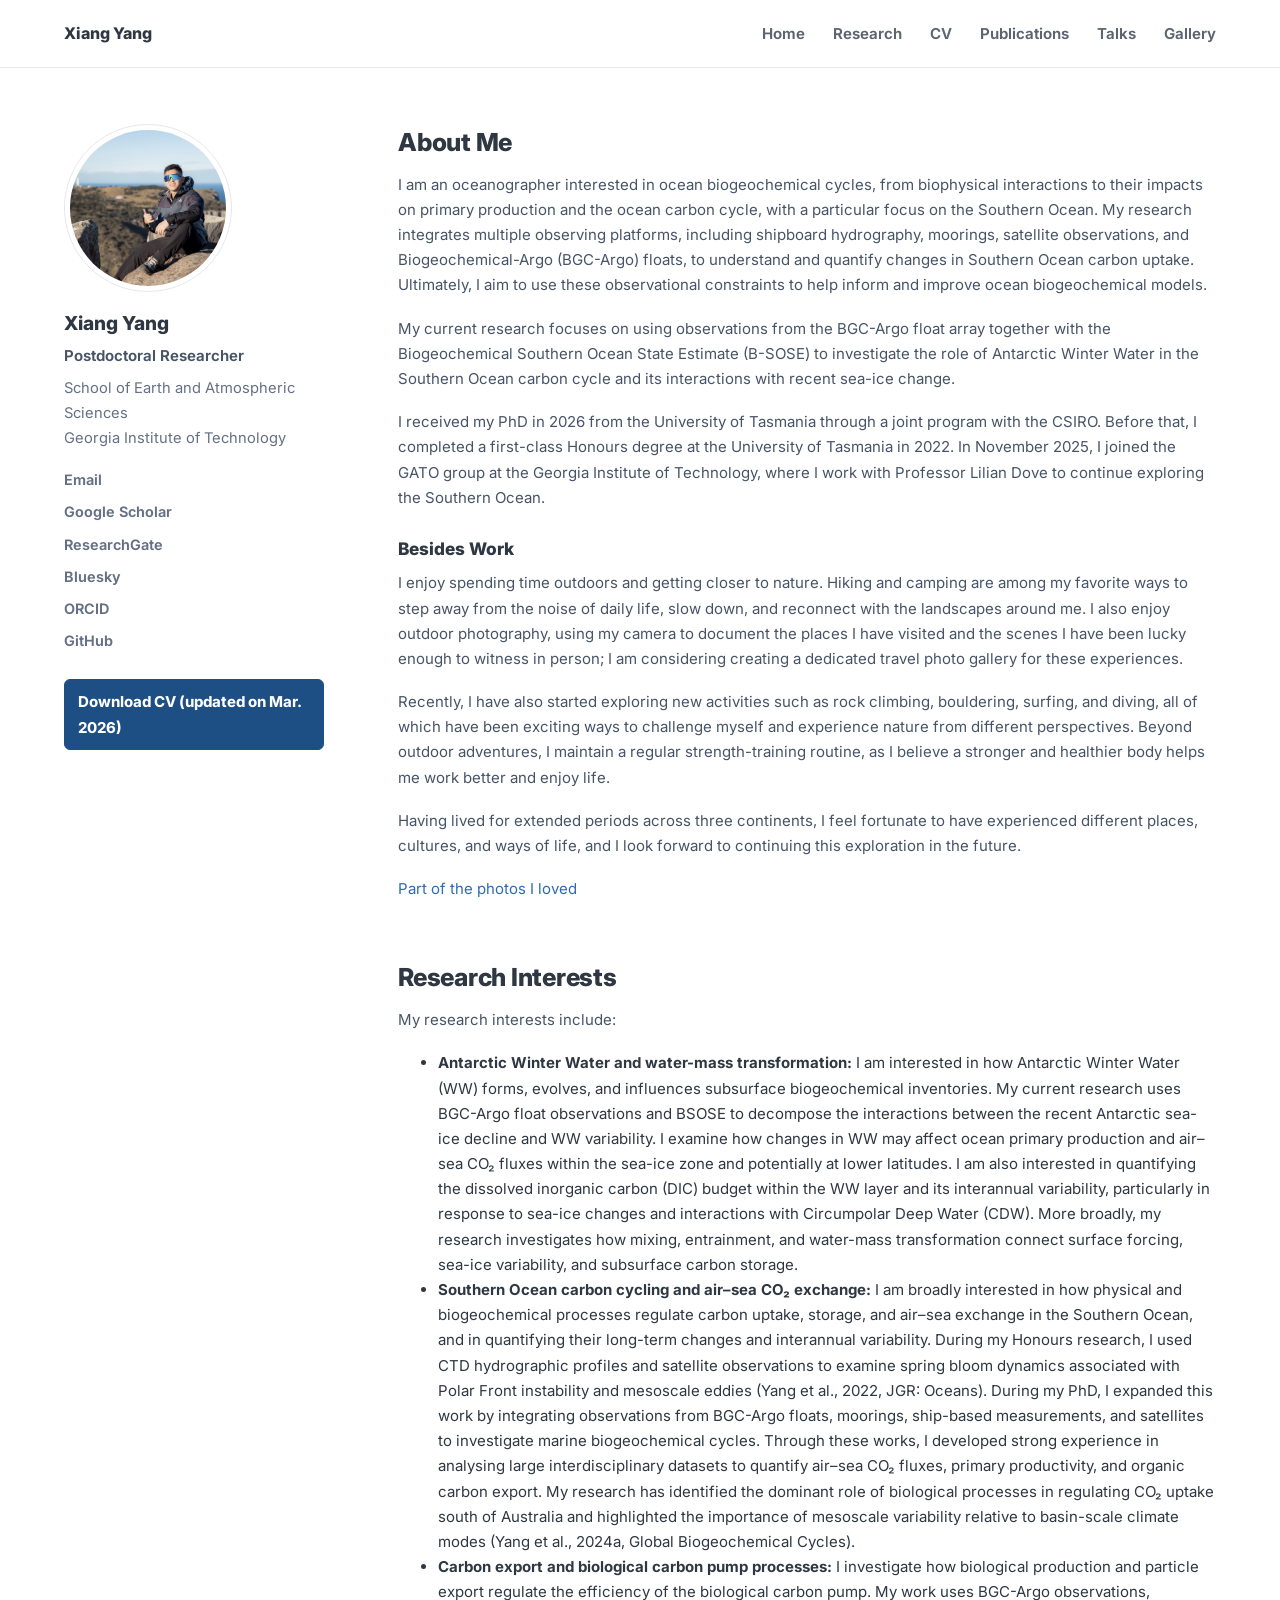
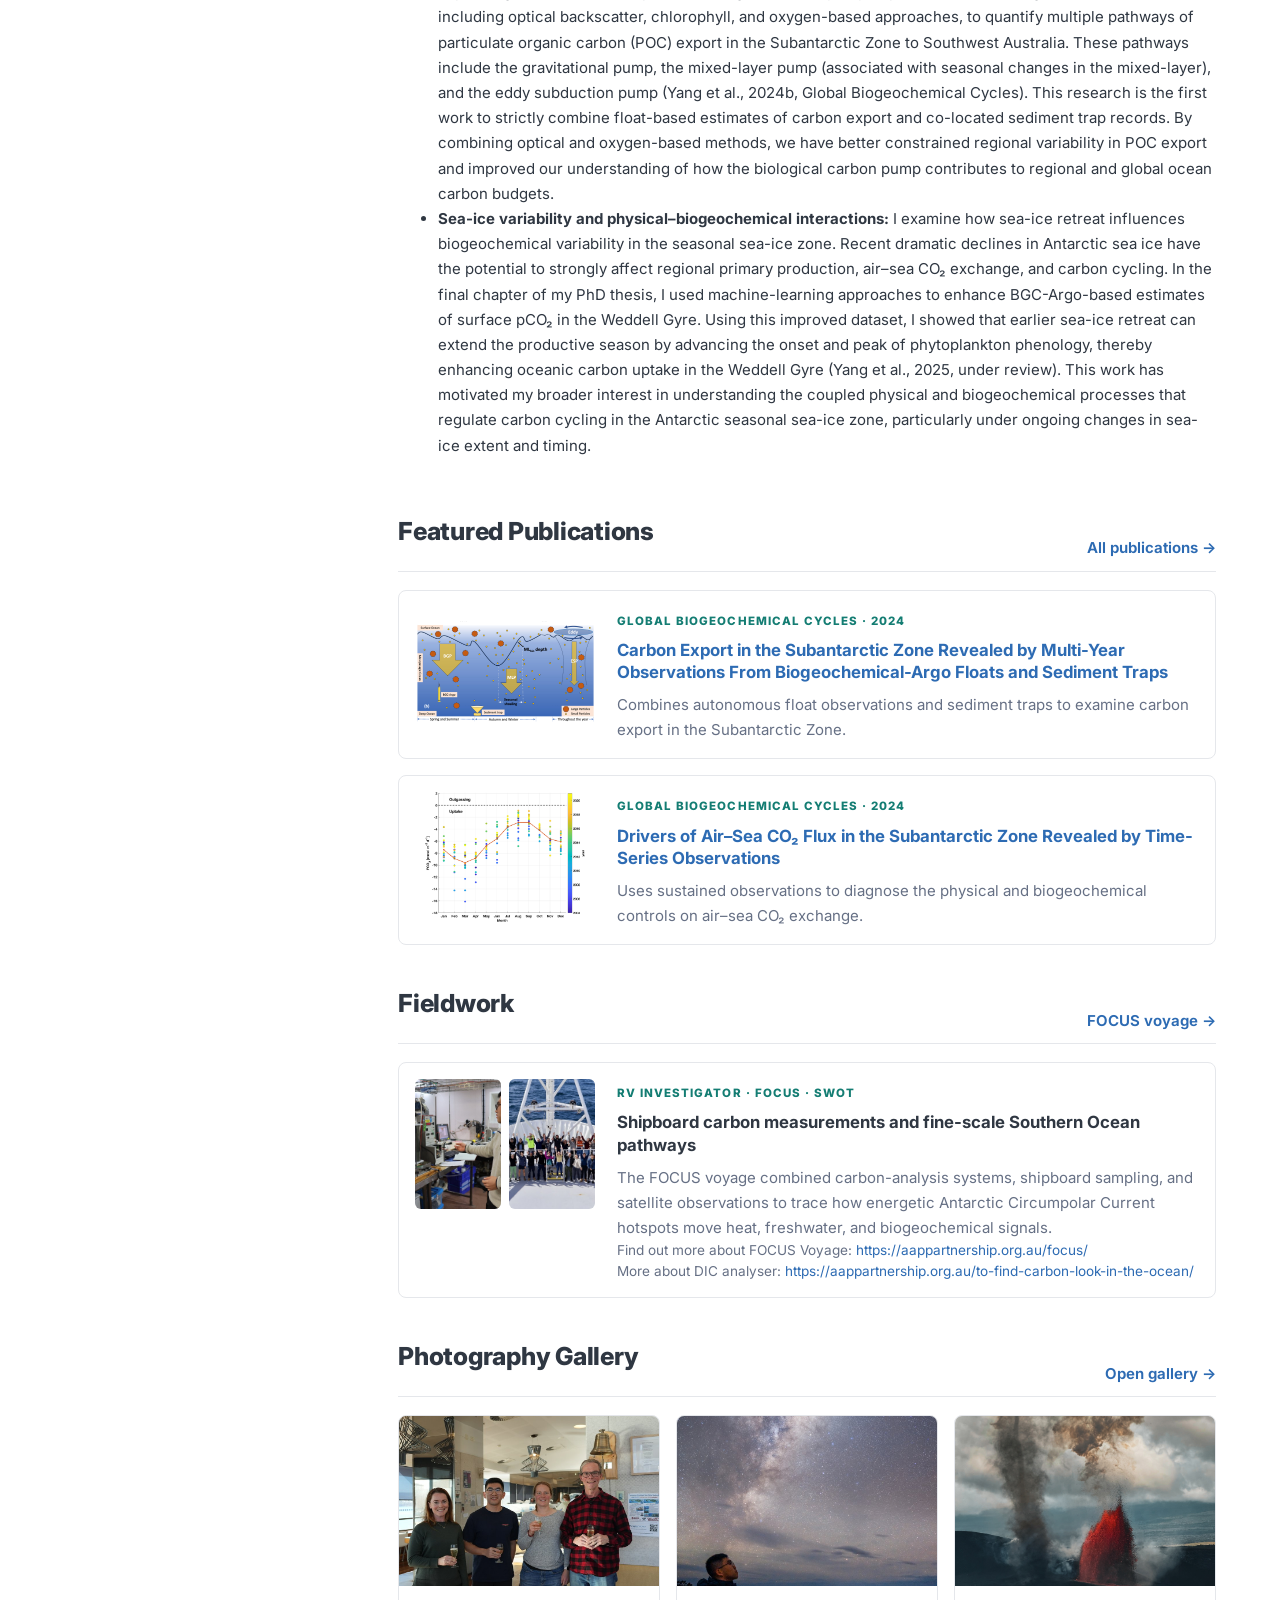
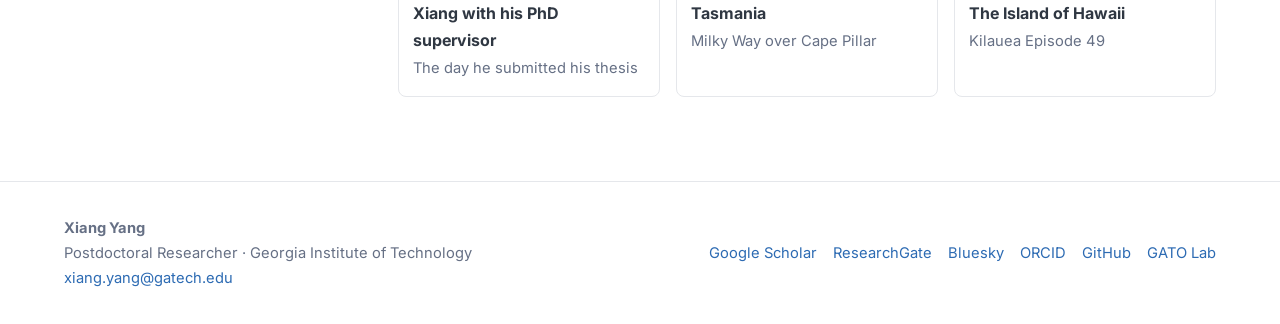
==== commit 0aae08ed: "Update index.html" ====
--- a/index.html
+++ b/index.html
@@ -49,8 +49,8 @@
       <h3 class="section-subtitle">Besides Work</h3>
       <p>I enjoy spending time outdoors and getting closer to nature. Hiking and camping are among my favorite ways to step away from the noise of daily life, slow down, and reconnect with the landscapes around me. I also enjoy outdoor photography, using my camera to document the places I have visited and the scenes I have been lucky enough to witness in person; I am considering creating a dedicated travel photo gallery for these experiences.</p>
       <p>Recently, I have also started exploring new activities such as rock climbing, bouldering, surfing, and diving, all of which have been exciting ways to challenge myself and experience nature from different perspectives. Beyond outdoor adventures, I maintain a regular strength-training routine, as I believe a stronger and healthier body helps me work better and enjoy life.</p>
+      <p>Having lived for extended periods across three continents, I feel fortunate to have experienced different places, cultures, and ways of life, and I look forward to continuing this exploration in the future.</p>
       <p><a href="photos.html">Part of the photos I loved</a></p>
-      <p>Having lived for extended periods across three continents, I feel fortunate to have experienced different places, cultures, and ways of life, and I look forward to continuing this exploration in the future.</p>
   </section>
 
 <section class="section">
